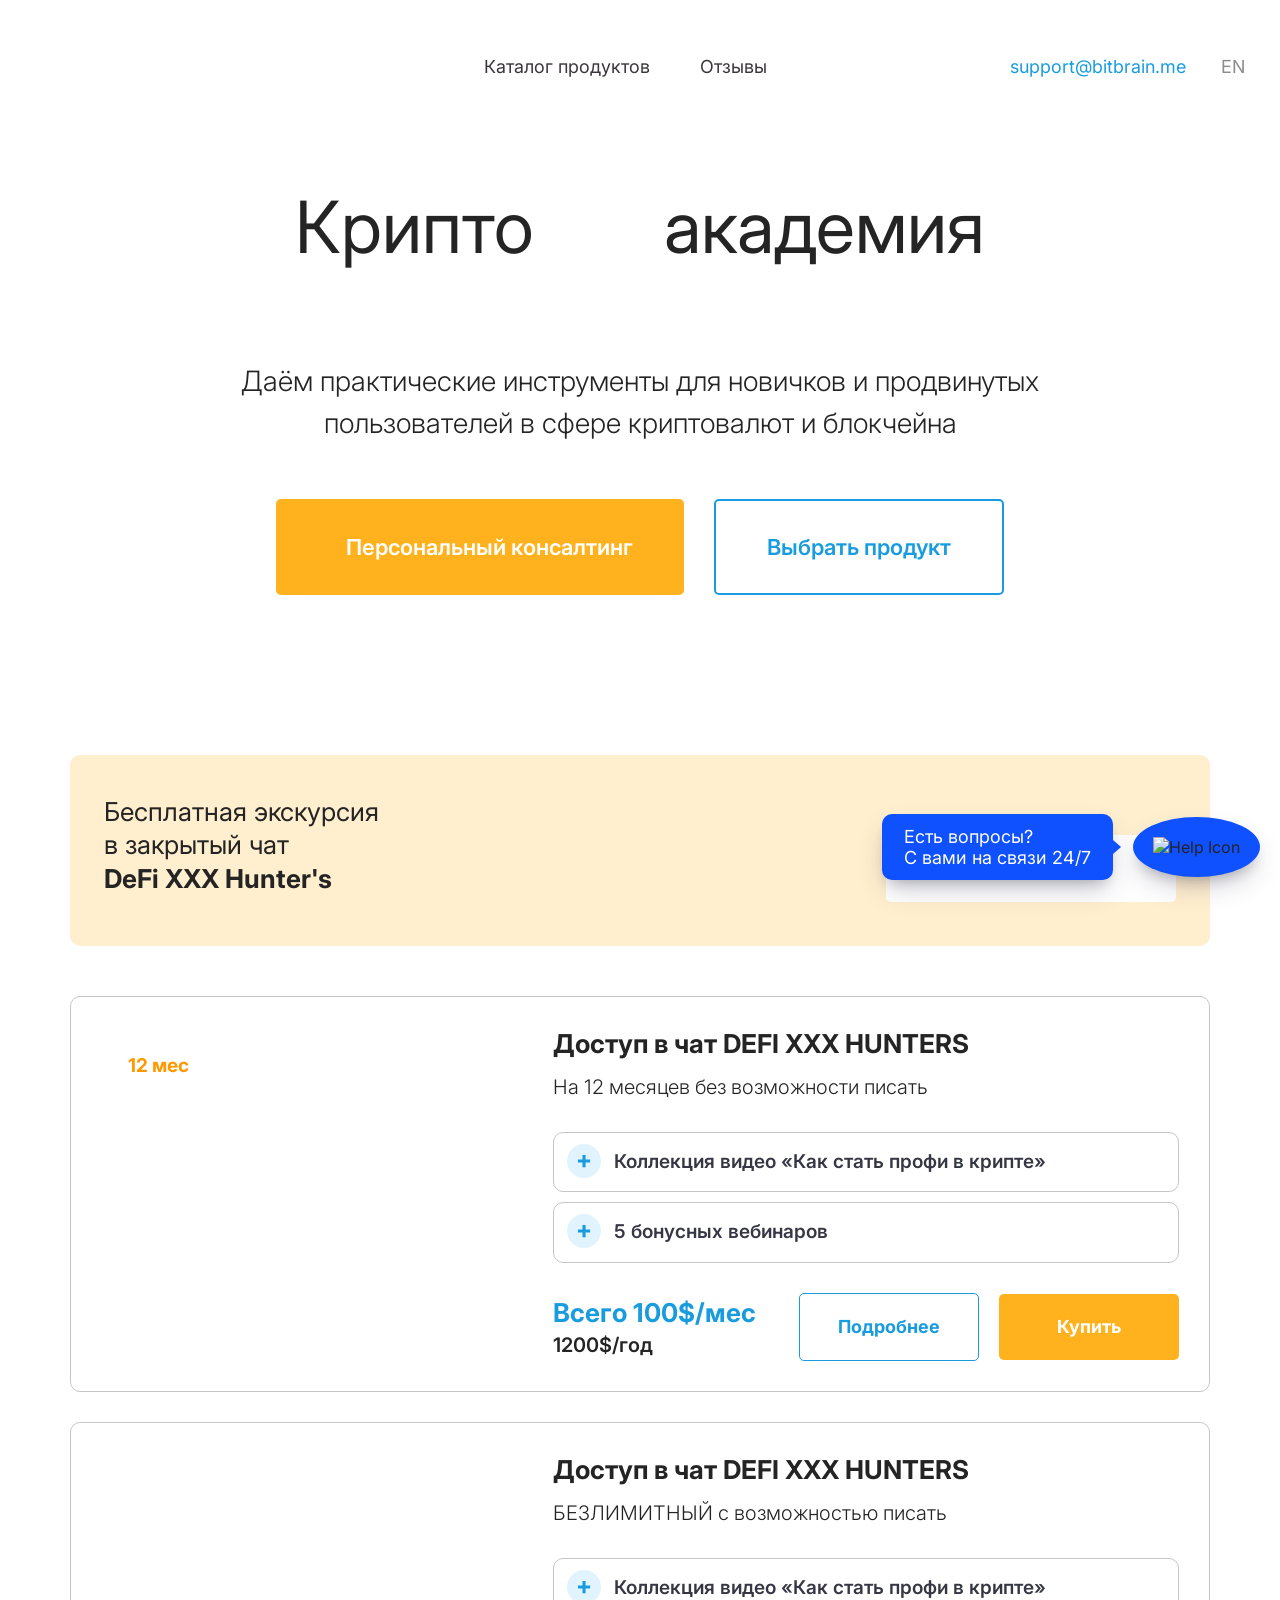
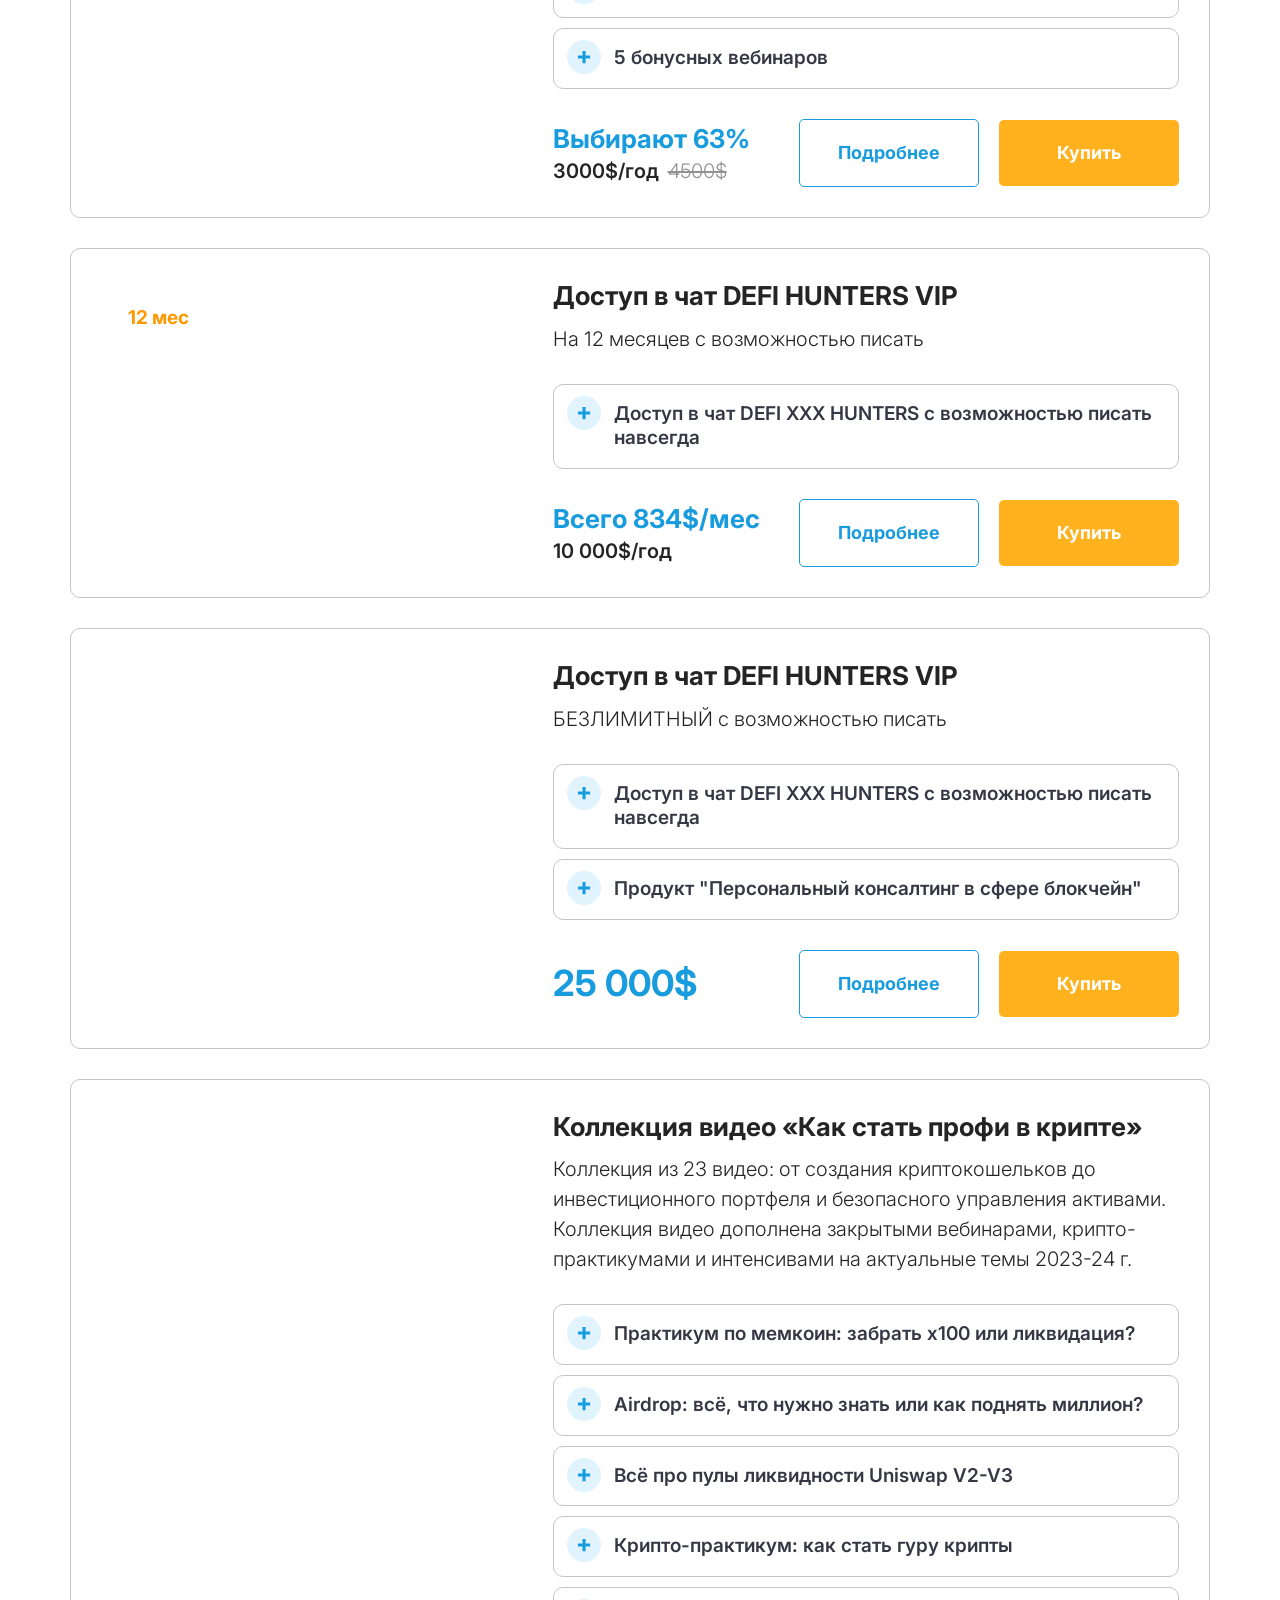
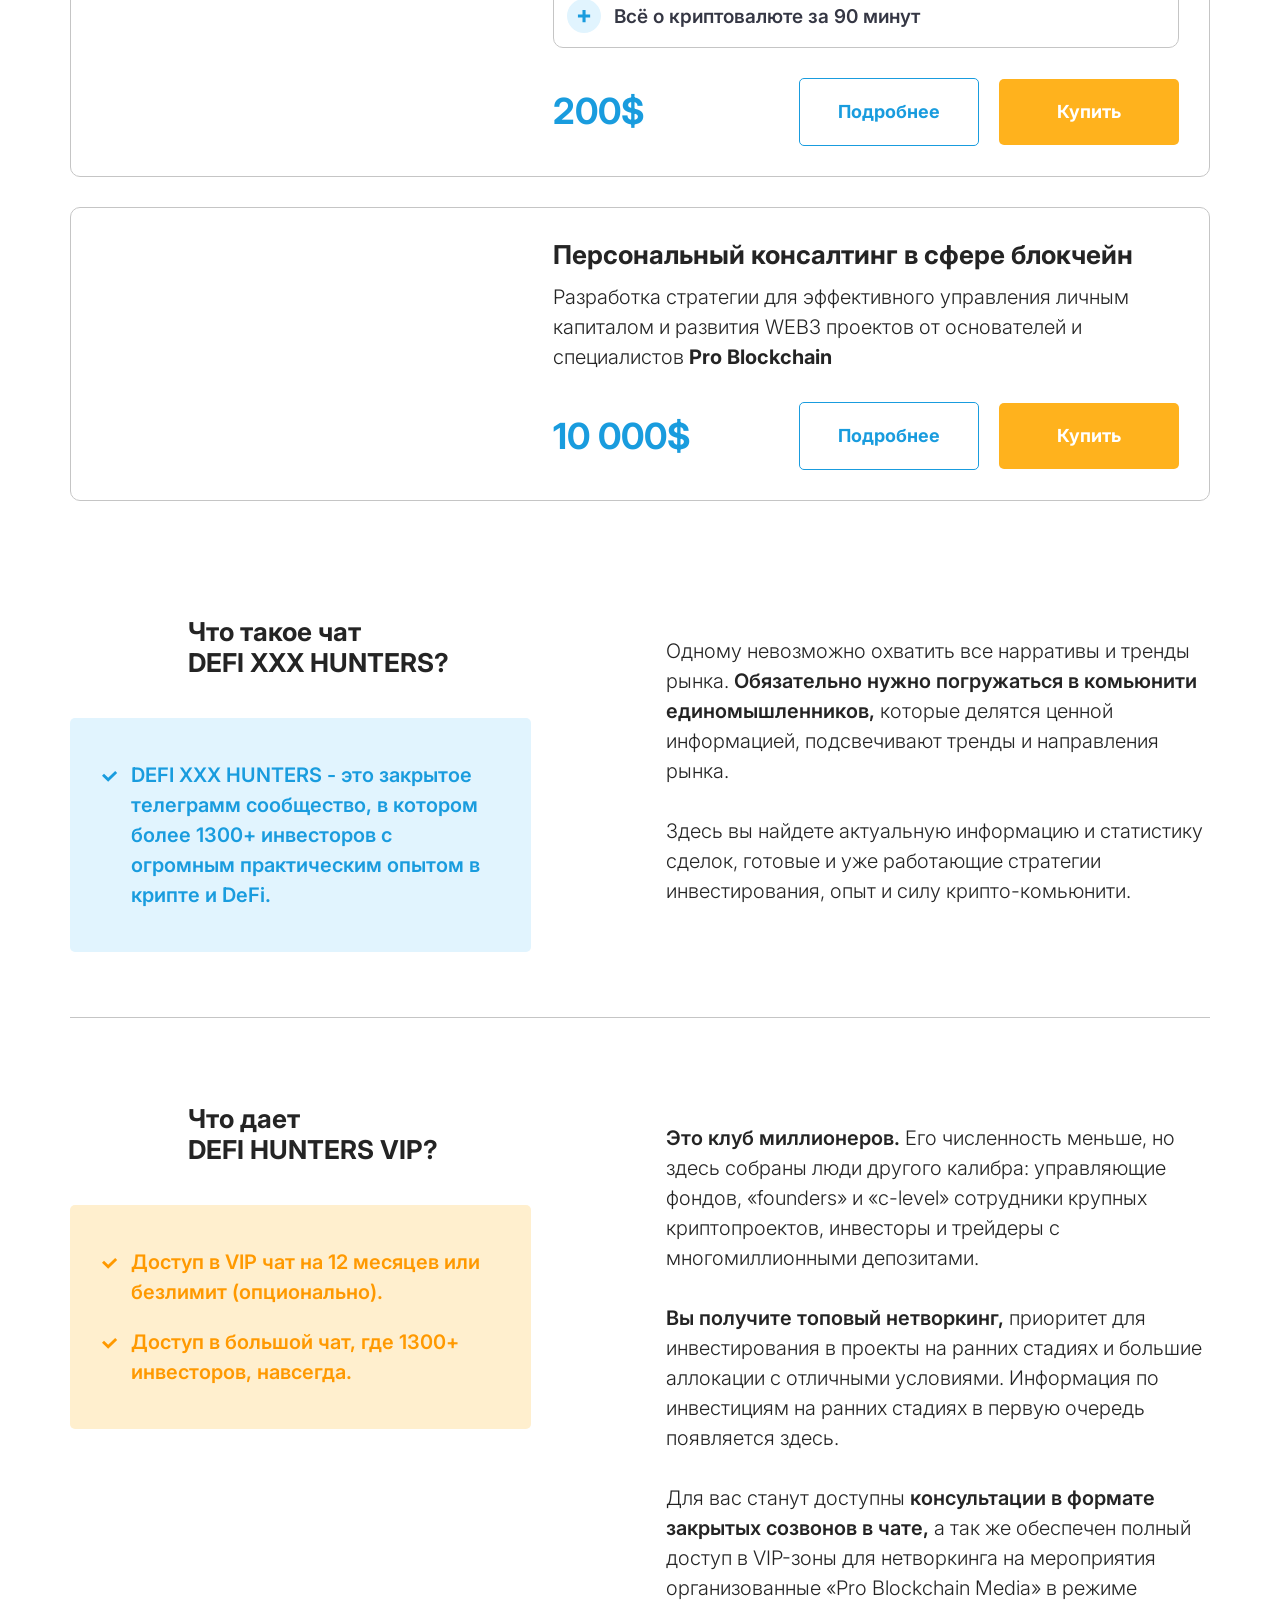
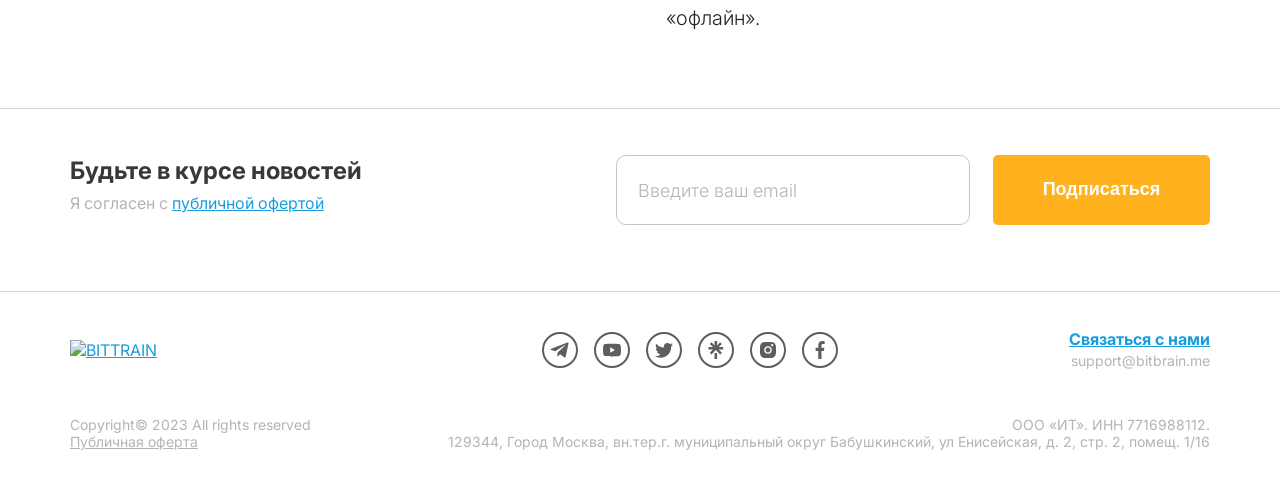
==== htdocs/index.html @ efbefc82 "Update index.html" ====
<!DOCTYPE html>
<html lang="en">

	<head>

		<meta charset="utf-8">
		<title>Крипто академия Битбрейн</title>
		<meta name="description" content="Даём практические знания для новичков и продвинутых пользователей в сфере криптовалют и блокчейна.">
		<meta name="viewport" content="width=device-width">

		<link rel="icon" href="favicon/favicon.ico">
		<link rel="apple-touch-icon" sizes="180x180" href="favicon/apple-touch-icon.png">
		<link rel="icon" type="image/png" sizes="32x32" href="favicon/favicon-32x32.png">
		<link rel="icon" type="image/png" sizes="16x16" href="favicon/favicon-16x16.png">
		<link rel="manifest" href="favicon/site.webmanifest">

		<link rel="stylesheet" href="css/fonts.css">
		<link rel="stylesheet" href="css/style.css?v=20240411022">

		<link rel="preload" href="fonts/Inter-Regular.woff2" as="font" type="font/woff2" crossorigin>
		<link rel="preload" href="fonts/Inter-SemiBold.woff2" as="font" type="font/woff2" crossorigin>
		<link rel="preload" href="fonts/Inter-ExtraBold.woff2" as="font" type="font/woff2" crossorigin>
		<link rel="preload" href="fonts/Inter-Bold.woff2" as="font" type="font/woff2" crossorigin>

		<!-- OpenGraph -->
		<meta property="og:locale" content="ru_RU" />
		<meta property="og:type" content="website" />
		<meta property="og:site_name" content="Битбрейн" />
		<meta property="og:title" content="Крипто академия Битбрейн" />
		<meta property="og:image" content="https://bitbrain.me/images/bage.jpg" />
		<meta property="og:url" content="https://bitbrain.me/" />
		<meta property="og:description" content="Даём практические знания для новичков и продвинутых пользователей в сфере криптовалют и блокчейна." />
	</head>

	<body>

		<header class="headern">
			<div class="headern__container _container">
				<div class="headern__logo"><img src="img/logo.svg" alt></div>
				<ul class="headern__menu">
					<li class="_katalog"><a class="_go" href="#ofer">Каталог продуктов</a></li>
					<li><a href="https://bitbrain.me/reviews.html">Отзывы</a></li>
				</ul>
				<div class="headern__link">
					<a href="mailto:support@bitbrain.me" class="_mail">support@bitbrain.me</a>
					<a href="https://bitbrain.me/en/index.html" class="_lang">EN</a>
				</div>
			</div>
		</header>

		<div class="bbg"></div>
		<div class="bitbrain">
			<div class="bitbrain__container _container">
				<div class="bitbrain__head">Крипто <img src="img/bit.png" alt> академия</div>
				<div class="bitbrain__title"><img src="img/log.svg" alt></div>
				<div class="bitbrain__subtitle">Даём практические инструменты для новичков и продвинутых пользователей в сфере криптовалют и блокчейна</div>
				<div class="bitbrain__btn">
					<a href="#ofer" class="_go"><img src="img/cal.svg" alt>Персональный консалтинг</a>
					<a class="_curs _go" href="#ofer">Выбрать продукт</a>

				</div>
				<!-- <div class="kviz-bitbrain__wwpp">
					<a target="_blank" href="https://mrqz.me/64bfb004bbdbaf002536a2b4" class="bitbrain__kviz kviz-bitbrain">
						<div class="kviz-bitbrain__left">
							<span>Пройди квиз и получи гайд по работе с криптовалютой </span>
							<p>+ секретный бонус</p>
						</div>
						<div class="kviz-bitbrain__img"><img src="img/lkl.svg" alt></div>
						<div class="kviz-bitbrain__btn"><div target="_blank" href="https://mrqz.me/64bfb004bbdbaf002536a2b4">Пройти квиз</div></div>
					</a>
					<a target="_blank" href="https://telegra.ph/Kak-vospolzovatsya-rassrochkoj-06-12" class="bitbrain__kviz kviz-bitbrain">
						<div class="kviz-bitbrain__left">
							<span>Доступна рассрочка на наши продукты </span>
							<p>без процентов и первого взноса </p>
						</div>
						<div class="kviz-bitbrain__img"><img src="img/qwqw.svg" alt></div>
						<div class="kviz-bitbrain__btn"><div target="_blank" href="https://mrqz.me/64bfb004bbdbaf002536a2b4">Подробнее</div></div>
					</a>
				</div> -->
				<div class="viz-bitbrain__wp2">
					<a target="_blank" href="https://docs.google.com/forms/d/e/1FAIpQLSc-6JKVnQ_wwum5e_gTy6Sfv28ooDsve66h15nPmrbvZVeLmQ/viewform" class="bitbrain__kviz kviz-bitbrain">
						<div class="kviz-bitbrain__left">
							<span>Бесплатная экскурсия <br> в закрытый чат </span>
							<p>DeFi XXX Hunter's</p>
						</div>
						<div class="kviz-bitbrain__img"><img src="img/sgerhsc.png" alt></div>
						<div class="kviz-bitbrain__btn"><div target="_blank" href="https://docs.google.com/forms/d/e/1FAIpQLSc-6JKVnQ_wwum5e_gTy6Sfv28ooDsve66h15nPmrbvZVeLmQ/viewform">Записаться</div></div>
					</a>
				</div>
			</div>
		</div>
		<div class="ofer">
			<div class="ofer__container _container">
				<div class="ofer__block">

					<div class="ofer__item">
						<div class="ofer__img">
							<span>12 мес</span>
							<!-- <span class="_rass">Рассрочка 0%</span> -->
							<img src="img/k2.png" alt>
						</div>
						<div class="ofer__content">
							<div class="ofer__head">Доступ в чат DEFI XXX HUNTERS</div>
							<div class="ofer__text">На 12 месяцев без возможности писать</div>
							<ul class="ofer__benefits">
								<li>Коллекция видео «Как стать профи в крипте» </li>
								<li>5 бонусных вебинаров </li>
								<!-- <li>Вебинар “Всё про пулы ликвидности Uniswap V2-V3”</li> -->
							</ul>
							<div class="ofer__bottom">
								<div class="ofer__price _custom">Всего 100$/мес

									<div>1200$/год<span></span></div>
								</div>
								<div class="ofer__btn">
									<a class="_more" target="_blank" href="https://hunters.pro-blockchain.com/ru">Подробнее</a>
									<a target="_blank" href="https://bitbrain.me/payment-2.html">Купить</a>
								</div>
							</div>
						</div>
					</div>
					<div class="ofer__item">
						<div class="ofer__img">
							<span><img src="img/bes.svg" alt></span>
							<!-- <span class="_rass">Рассрочка 0%</span> -->
							<img src="img/k2.png" alt>
						</div>
						<div class="ofer__content">
							<div class="ofer__head">Доступ в чат DEFI XXX HUNTERS</div>
							<div class="ofer__text">БЕЗЛИМИТНЫЙ с возможностью писать</div>
							<ul class="ofer__benefits">
								<li>Коллекция видео «Как стать профи в крипте» </li>
								<li> 5 бонусных вебинаров</li>
								<!-- <li>Вебинар “Всё про пулы ликвидности Uniswap V2-V3”</li> -->
							</ul>
							<div class="ofer__bottom">
								<div class="ofer__price _custom">Выбирают 63%

									<div>3000$/год<span>4500$</span></div>
								</div>
								<div class="ofer__btn">
									<a class="_more" target="_blank" href="https://hunters.pro-blockchain.com/ru">Подробнее</a>
									<a target="_blank" href="https://bitbrain.me/payment-1.html">Купить</a>
								</div>
							</div>
						</div>
					</div>
					<div class="ofer__item">
						<div class="ofer__img">
							<span>12 мес</span>
							<!-- <span class="_rass">Рассрочка 0%</span> -->
							<img src="img/k4.png" alt>
						</div>
						<div class="ofer__content">
							<div class="ofer__head">Доступ в чат DEFI HUNTERS VIP</div>
							<div class="ofer__text">На 12 месяцев с возможностью писать</div>
							<ul class="ofer__benefits">
								<li>Доступ в чат DEFI XXX HUNTERS с возможностью писать навсегда</li>
							</ul>
							<div class="ofer__bottom">
								<div class="ofer__price _custom">Всего 834$/мес

									<div>10 000$/год<span></span></div>
								</div>
								<div class="ofer__btn">
									<a class="_more" target="_blank" href="https://vip.pro-blockchain.com/ru">Подробнее</a>
									<a target="_blank" href="https://bitbrain.me/payment-4.html">Купить</a>
								</div>
							</div>
						</div>
					</div>
					<div class="ofer__item">
						<div class="ofer__img">
							<span><img src="img/bes.svg" alt></span>
							<img src="img/k4.png" alt>
						</div>
						<div class="ofer__content">
							<div class="ofer__head">Доступ в чат DEFI HUNTERS VIP</div>
							<div class="ofer__text">БЕЗЛИМИТНЫЙ с возможностью писать</div>
							<ul class="ofer__benefits">
								<li>Доступ в чат DEFI XXX HUNTERS с возможностью писать навсегда</li>
								<li>Продукт "Персональный консалтинг в сфере блокчейн"</li>
							</ul>
							<div class="ofer__bottom">
								<div class="ofer__price">25 000$</div>
								<div class="ofer__btn">
									<a class="_more" target="_blank" href="https://vip.pro-blockchain.com/ru">Подробнее</a>
									<a target="_blank" href="https://bitbrain.me/payment-6.html">Купить</a>
								</div>
							</div>
						</div>
					</div>
					<div class="ofer__item">
						<div class="ofer__img">
							<span><img src="img/bes.svg" alt></span>
							<!-- <span class="_rass">Рассрочка 0%</span> -->
							<img src="img/k6.png" alt>
						</div>
						<div class="ofer__content">
							<div class="ofer__head">Коллекция видео «Как стать профи в крипте»</div>
							<div class="ofer__text">Коллекция из 23 видео: от создания криптокошельков до инвестиционного портфеля и безопасного управления активами.
								Коллекция видео дополнена закрытыми вебинарами, крипто-практикумами и интенсивами на актуальные темы 2023-24 г.</div>
							<ul class="ofer__benefits">
								<li>Практикум по мемкоин: забрать х100 или ликвидация?</li>
								<li>Airdrop: всё, что нужно знать или как поднять миллион?</li>
								<li>Всё про пулы ликвидности Uniswap V2-V3</li>
								<li>Крипто-практикум: как стать гуру крипты</li>
								<li>Всё о криптовалюте за 90 минут</li>

							</ul>
							<div class="ofer__bottom">
								<div class="ofer__price">200$</div>
								<div class="ofer__btn">
									<a class="_more " target="_blank" href="https://cryptopro.pro-blockchain.com/">Подробнее</a>
									<a target="_blank" href="https://bitbrain.me/payment-7.html">Купить</a>
								</div>
							</div>
						</div>
					</div>
					<div class="ofer__item">
						<div class="ofer__img">
							<img src="img/k1.png" alt>
						</div>
						<div class="ofer__content">
							<div class="ofer__head">Персональный консалтинг в сфере блокчейн</div>
							<div class="ofer__text">Разработка стратегии для эффективного управления личным капиталом и развития WEB3 проектов от основателей и специалистов <span>Pro Blockchain</span></div>

							<div class="ofer__bottom">
								<div class="ofer__price">10 000$</div>
								<div class="ofer__btn">
									<a class="_more" target="_blank" href="https://consulting.pro-blockchain.com/ru">Подробнее</a>
									<a target="_blank" target="_blank" href="https://bitbrain.me/payment-5.html">Купить</a>
								</div>
							</div>
						</div>
					</div>
				</div>
			</div>
		</div>
		<div class="faq">
			<div class="faq__container _container">
				<div class="faq__block">

					<div class="faq__wp">
						<div class="faq__pl">
							<div class="faq__head">
								<img src="img/ff1.png" alt>
								<h3>Что такое чат <br> DEFI XXX HUNTERS?</h3>
							</div>
							<div class="faq__left">

								<ul>
									<li>DEFI XXX HUNTERS - это закрытое телеграмм сообщество, в котором более 1300+ инвесторов с огромным практическим опытом в крипте и DeFi.</li>
								</ul>
								<!-- <p>Это идеальный вариант для вас, если <span>ваш депозит до 100 000$.</span></p> -->
							</div>
						</div>
						<div class="faq__right">
							<div class="faq__item">
								<div class="faq__img"><img src="img/f1.svg" alt></div>
								<div class="faq__text"><p>Одному невозможно охватить все нарративы и тренды рынка. <span>Обязательно нужно погружаться в комьюнити единомышленников,</span> которые делятся ценной информацией,
										подсвечивают тренды и направления рынка.</p></div>
							</div>
							<div class="faq__item">
								<div class="faq__img"><img src="img/f2.svg" alt></div>
								<div class="faq__text"><p>Здесь вы найдете актуальную информацию и статистику сделок, готовые и уже работающие стратегии инвестирования, опыт и силу крипто-комьюнити.
									</p></div>
							</div>
						</div>
					</div>
				</div>
				<div class="faq__block _yellow">

					<div class="faq__wp">
						<div class="faq__pl">
							<div class="faq__head">
								<img src="img/ff2.png" alt>
								<h3>Что дает <br>DEFI HUNTERS VIP?</h3>
							</div>
							<div class="faq__left">
								<ul>
									<li>Доступ в VIP чат на 12 месяцев или безлимит (опционально).</li>
									<li>Доступ в большой чат, где 1300+ инвесторов, навсегда.</li>
								</ul>
								<!-- <p>Вам стоит рассмотреть участие в DEFI HUNTERS VIP, <span>если ваш депозит более 100 000$.</span></p> -->
							</div>
						</div>
						<div class="faq__right">
							<div class="faq__item">
								<div class="faq__img"><img src="img/f3.svg" alt></div>
								<div class="faq__text"><p><span>Это клуб миллионеров.</span> Его численность меньше, но здесь собраны люди другого калибра: управляющие фондов, «founders» и «c-level» сотрудники крупных
										криптопроектов, инвесторы и трейдеры с многомиллионными депозитами.</p></div>
							</div>
							<div class="faq__item">
								<div class="faq__img"><img src="img/f4.svg" alt></div>
								<div class="faq__text"><p><span>Вы получите топовый нетворкинг,</span> приоритет для инвестирования в проекты на ранних стадиях и большие аллокации с отличными условиями. Информация по
										инвестициям на ранних стадиях в первую очередь появляется здесь. </p></div>
							</div>
							<div class="faq__item">
								<div class="faq__img"><img src="img/f5.svg" alt></div>
								<div class="faq__text"><p>Для вас станут доступны <span>консультации в формате закрытых созвонов в чате,</span> а так же обеспечен полный доступ в VIP-зоны для нетворкинга на мероприятия
										организованные «Pro Blockchain Media» в режиме «офлайн». </div>
								</div>
							</div>
						</div>
					</div>
				</div>
			</div>

			<section class="subscribe">
				<div class="container">
					<div class="subscribe-wrap d-flex">
						<div class="subscribe-block">
							<div class="subscribe-title">Будьте в курсе новостей</div>
							<div class="subscribe-subtitle">
								Я согласен с <a href="https://pro-blockchain.com/info/public-offer" target="_blank">публичной офертой</a>
							</div>
						</div>
						<div class="subscribe-form">
							<form action="/mail.php" method="post" class="ajax_form needs-validation" id="subscribe">
								<input type="hidden" name="id" value="subscribe">
								<div class="form-group d-none">
									<input type="text" name="name" class="form-control" placeholder="Ваше имя">
								</div>
								<div class="form-group">
									<input type="text" placeholder="Введите ваш email " name="email">

									<div class="invalid-feedback">
										Пожалуйста, введите email
									</div>
								</div>
								<div class="fotm-btn">
									<button type="submit" class="btn _last-btn">
										<span>Подписаться</span>
									</button>
								</div>
							</form>
						</div>
					</div>
				</div>

			</section>

			<div class="success">
				<div class="success-wrap">
					<button class="success-close">
						<svg width="30" height="30" viewBox="0 0 30 30" fill="none" xmlns="http://www.w3.org/2000/svg">
							<rect y="28.8462" width="40.7945" height="1.63178" rx="0.81589" transform="rotate(-45 0 28.8462)" fill="#B4B4B4" />
							<rect x="1.15332" width="40.7945" height="1.63178" rx="0.81589" transform="rotate(45 1.15332 0)" fill="#B4B4B4" />
						</svg>
					</button>

					<div class="success-inner">
						<img src="images/success.png" alt class="success-inner-img" />
						<div class="success-inner-title">
							Ваша заявка успешно отправлена
						</div>
					</div>
				</div>
				<div class="success-overlay">

				</div>
			</div>

			<footer class="footer">
				<div class="container">
					<div class="footer-wrap d-flex">
						<div class="logo-block">
							<a href="/" class="logo">
								<img src="images/logo.svg" alt="BITTRAIN" />
							</a>
						</div>

						<div class="footer-sotials">
							<a href="https://t.me/Pro_Blockchain" target="_blank">
								<svg width="19" height="16" viewBox="0 0 19 16" fill="none" xmlns="http://www.w3.org/2000/svg">
									<path
										d="M7.56288 10.3861L7.26513 14.5741C7.69113 14.5741 7.87563 14.3911 8.09688 14.1713L10.0941 12.2626L14.2326 15.2933C14.9916 15.7163 15.5264 15.4936 15.7311 14.5951L18.4476 1.86605L18.4484 1.8653C18.6891 0.743304 18.0426 0.304554 17.3031 0.579804L1.33563 6.69305C0.245883 7.11605 0.262383 7.72355 1.15038 7.9988L5.23263 9.26855L14.7149 3.3353C15.1611 3.0398 15.5669 3.2033 15.2331 3.4988L7.56288 10.3861Z"
										fill="#5E5E5E" />
								</svg>

							</a>
							<a href="https://www.youtube.com/c/PROBLOCKCHAIN" target="_blank">
								<svg width="18" height="14" viewBox="0 0 18 14" fill="none" xmlns="http://www.w3.org/2000/svg">
									<path
										d="M17.602 2.44676L17.6245 2.59376C17.407 1.82201 16.8197 1.22651 16.0735 1.00976L16.0577 1.00601C14.6545 0.62501 9.00772 0.62501 9.00772 0.62501C9.00772 0.62501 3.37522 0.61751 1.95772 1.00601C1.19722 1.22651 0.609221 1.82201 0.395471 2.57801L0.391721 2.59376C-0.132529 5.33201 -0.136279 8.62226 0.414971 11.554L0.391721 11.4055C0.609221 12.1773 1.19647 12.7728 1.94272 12.9895L1.95847 12.9933C3.36022 13.375 9.00847 13.375 9.00847 13.375C9.00847 13.375 14.6402 13.375 16.0585 12.9933C16.8197 12.7728 17.4077 12.1773 17.6215 11.4213L17.6252 11.4055C17.8637 10.132 18.0002 8.66651 18.0002 7.16951C18.0002 7.11476 18.0002 7.05926 17.9995 7.00376C18.0002 6.95276 18.0002 6.89201 18.0002 6.83126C18.0002 5.33351 17.8637 3.86801 17.602 2.44676V2.44676ZM7.20622 9.73826V4.26851L11.9057 7.00751L7.20622 9.73826Z"
										fill="#5E5E5E" />
								</svg>

							</a>
							<a href="https://twitter.com/PRO_BLOCKCHAIN" target="_blank">
								<svg width="18" height="15" viewBox="0 0 18 15" fill="none" xmlns="http://www.w3.org/2000/svg">
									<path
										d="M16.1505 3.64725C16.8825 3.1275 17.4982 2.47875 18 1.73175V1.731C17.3302 2.02425 16.6178 2.21925 15.8738 2.31375C16.6388 1.857 17.223 1.13925 17.4975 0.2745C16.7842 0.69975 15.9967 0.99975 15.1575 1.16775C14.4802 0.44625 13.515 0 12.462 0C10.419 0 8.77425 1.65825 8.77425 3.69075C8.77425 3.98325 8.799 4.2645 8.85975 4.53225C5.79225 4.38225 3.07725 2.91225 1.25325 0.672C0.93525 1.22475 0.74775 1.857 0.74775 2.53725C0.74775 3.81525 1.4055 4.94775 2.38725 5.604C1.794 5.59275 1.21275 5.42025 0.72 5.1495V5.19C0.72 6.98325 1.99875 8.47275 3.6765 8.81625C3.37575 8.89875 3.04875 8.93775 2.709 8.93775C2.47275 8.93775 2.23425 8.92425 2.01075 8.87475C2.4885 10.3357 3.846 11.4105 5.4585 11.4457C4.203 12.4275 2.6085 13.0192 0.88275 13.0192C0.5805 13.0192 0.29025 13.0057 0 12.969C1.635 14.0227 3.5715 14.625 5.661 14.625C12.1732 14.625 16.4175 9.192 16.1505 3.64725V3.64725Z"
										fill="#5E5E5E" />
								</svg>

							</a>
							<a href="https://linktr.ee/pro.blockchain" target="_blank">
								<svg width="16" height="18" viewBox="0 0 16 18" fill="none" xmlns="http://www.w3.org/2000/svg">
									<path
										d="M9.13325 4.38975L12.137 1.302L13.8807 3.08775L10.73 6.0915H15.1617V8.57025H10.709L13.8807 11.6512L12.137 13.4017L7.83125 9.075L3.5255 13.4017L1.78175 11.658L4.9535 8.577H0.5V6.0915H4.93175L1.781 3.08775L3.52475 1.302L6.5285 4.38975V0H9.13325V4.38975ZM6.5285 12.12H9.13325V18.0015H6.5285V12.12Z"
										fill="#5E5E5E" />
								</svg>

							</a>
							<a href="https://www.instagram.com/pro.blockchain/" target="_blank">
								<svg width="16" height="16" viewBox="0 0 16 16" fill="none" xmlns="http://www.w3.org/2000/svg">
									<path fill-rule="evenodd" clip-rule="evenodd"
										d="M0.607608 2.51406C0 3.61345 0 5.07563 0 8C0 10.9244 0 12.3866 0.607608 13.4859C1.051 14.2882 1.71181 14.949 2.51406 15.3924C3.61345 16 5.07563 16 8 16C10.9244 16 12.3866 16 13.4859 15.3924C14.2882 14.949 14.949 14.2882 15.3924 13.4859C16 12.3866 16 10.9244 16 8C16 5.07563 16 3.61345 15.3924 2.51406C14.949 1.71181 14.2882 1.051 13.4859 0.607608C12.3866 0 10.9244 0 8 0C5.07563 0 3.61345 0 2.51406 0.607608C1.71181 1.051 1.051 1.71181 0.607608 2.51406ZM8.00005 4.17396C5.88696 4.17396 4.17396 5.88696 4.17396 8.00005C4.17396 10.1131 5.88696 11.8261 8.00005 11.8261C10.1131 11.8261 11.8261 10.1131 11.8261 8.00005C11.8261 5.88696 10.1131 4.17396 8.00005 4.17396ZM11.1302 3.12994C11.1302 2.55364 11.5974 2.08646 12.1737 2.08646C12.75 2.08646 13.2172 2.55364 13.2172 3.12994C13.2172 3.70623 12.75 4.17342 12.1737 4.17342C11.5974 4.17342 11.1302 3.70623 11.1302 3.12994ZM8.00041 5.56563C6.65571 5.56563 5.56563 6.65571 5.56563 8.00041C5.56563 9.3451 6.65571 10.4352 8.00041 10.4352C9.3451 10.4352 10.4352 9.3451 10.4352 8.00041C10.4352 6.65571 9.3451 5.56563 8.00041 5.56563Z"
										fill="#5E5E5E" />
								</svg>

							</a>
							<a href="https://www.facebook.com/PRO-Blockchain-392842031135878/" target="_blank">
								<svg width="10" height="18" viewBox="0 0 10 18" fill="none" xmlns="http://www.w3.org/2000/svg">
									<path
										d="M7.99764 2.98875H9.64089V0.12675C9.35739 0.08775 8.38239 0 7.24689 0C4.87764 0 3.25464 1.49025 3.25464 4.22925V6.75H0.640137V9.9495H3.25464V18H6.46014V9.95025H8.96889L9.36714 6.75075H6.45939V4.5465C6.46014 3.62175 6.70914 2.98875 7.99764 2.98875V2.98875Z"
										fill="#5E5E5E" />
								</svg>

							</a>
						</div>

						<div class="footer-info">
							<a class="_swiaz popup-btn widget-icon" href="#popup-2">Связаться с нами</a>
							<a href="mailto:support@bitbrain.me">support@bitbrain.me</a>
						</div>
					</div>
					<div class="footer-bottom">
						<div class="footer-bl">
							<p>Copyright© 2023 All rights reserved</p>
							<div>
								<a href="https://pro-blockchain.com/info/public-offer">Публичная оферта</a>
							</div>
						</div>
						<div class="footer-br">
							<p>ООО «ИТ». ИНН 7716988112.</p>
							<p>129344, Город Москва, вн.тер.г. муниципальный округ
								Бабушкинский, ул Енисейская, д. 2, стр. 2, помещ. 1/16</p>
						</div>
					</div>
				</div>
			</footer>
			<section class="popup" id="popup-2">
				<div class="popup-wrap">
					<button class="popup-close">
						<svg width="20" height="20" viewBox="0 0 20 20" fill="none" xmlns="http://www.w3.org/2000/svg">
							<rect y="18.7879" width="26.5701" height="1.7142" transform="rotate(-45 0 18.7879)" fill="#858585" />
							<rect x="18.7881" y="20" width="26.5701" height="1.7142" transform="rotate(-135 18.7881 20)" fill="#858585" />
						</svg>
					</button>
					<div class="message"></div>
					<div class="popup-inner">

						<div class="popup-title">
							<span>Есть вопросы?</span>
							Оставьте контакты, и наш менеджер свяжется с вами
						</div>

						<form action="/mailtwo.php" method="post" class="ajax_form needs-validation" id="callback2">
							<input type="hidden" name="id" value="callback">
							<div class="form-group form-floating">
								<input type="text" name="username" id="username" class="form-control">
								<label for="username">Имя*</label>
								<div class="valid-feedback">
									Все хорошо!
								</div>
								<div class="invalid-feedback">
									Пожалуйста, введите имя
								</div>
							</div>

							<div class="form-group d-none">
								<input type="text" name="name" class="form-control" placeholder="Ваше имя">

							</div>

							<div class="form-group d-none">
								<input type="text" name="mail-group" class="form-control" value="mail-group-2">

							</div>

							<div class="form-group d-none">
								<input type="text" name="form-name" class="form-control" value>
							</div>

							<div class="form-group form-floating">
								<input type="email" name="email" id="email" class="form-control" inputmode="text">
								<label for="email">Email*</label>
								<div class="invalid-feedback">
									Пожалуйста, введите адрес электронной почты
								</div>
							</div>
							<div class="form-group form-floating">
								<input type="text" name="telegram" id="telegram" class="form-control" inputmode="text">
								<label for="telegram">Telegram*</label>
								<div class="invalid-feedback">
									Пожалуйста, введите ваш Telegram
								</div>
							</div>
							<div class="form-group form-floating">
								<textarea name="quest" id="quest" class="form-control"></textarea>
								<label for="quest">вопрос*</label>
								<div class="invalid-feedback">
									Пожалуйста, введите вопрос
								</div>
							</div>

							<div class="form-check">
								<input type="checkbox" name="accept" id="accept2" value="1" required checked>
								<label for="accept2">Я согласен с <a href="https://pro-blockchain.com/info/public-offer" target="_blank">публичной офертой</a></label>

							</div>

							<div class="form-bottom">

								<button type="submit" name="form-send-button" class="btn _last-btn">
									<span>Оставить заявку</span>
								</button>

							</div>
						</form>

					</div>
				</div>
			</section>
			<section class="popup" id="popup-1">

				<div class="popup-wrap">
					<button class="popup-close">
						<svg width="20" height="20" viewBox="0 0 20 20" fill="none" xmlns="http://www.w3.org/2000/svg">
							<rect y="18.7879" width="26.5701" height="1.7142" transform="rotate(-45 0 18.7879)" fill="#858585" />
							<rect x="18.7881" y="20" width="26.5701" height="1.7142" transform="rotate(-135 18.7881 20)" fill="#858585" />
						</svg>
					</button>
					<div class="message"></div>
					<div class="popup-inner">

						<div class="popup-title">
							<span>Есть вопросы?</span>
							Оставьте контакты, и наш менеджер свяжется с вами
						</div>

						<form action="/mail.php" method="post" class="ajax_form needs-validation" id="callback">
							<input type="hidden" name="id" value="callback">
							<div class="form-group form-floating">
								<input type="text" name="username" class="form-control">
								<label for="username">Имя*</label>
								<div class="valid-feedback">
									Все хорошо!
								</div>
								<div class="invalid-feedback">
									Пожалуйста, введите имя
								</div>
							</div>

							<div class="form-group d-none">
								<input type="text" name="name" class="form-control" placeholder="Ваше имя">

							</div>

							<div class="form-group d-none">
								<input type="text" name="mail-group" class="form-control" value="mail-group-2">

							</div>

							<div class="form-group d-none">
								<input type="text" name="form-name" class="form-control" value>
							</div>

							<div class="form-group form-floating">
								<input type="text" name="whatsapp" class="form-control" inputmode="text">
								<label for="whatsapp">WhatsApp*</label>
								<div class="invalid-feedback">
									Пожалуйста, введите ваш WhatsApp
								</div>
							</div>

							<div class="form-group form-floating">
								<input type="text" name="telegram" class="form-control" inputmode="text">
								<label for="telegram">Telegram*</label>
								<div class="invalid-feedback">
									Пожалуйста, введите ваш Telegram
								</div>
							</div>

							<div class="form-group form-floating">
								<input type="email" name="email" class="form-control" inputmode="text">
								<label for="email">Email*</label>
								<div class="invalid-feedback">
									Пожалуйста, введите адрес электронной почты
								</div>
							</div>

							<div class="form-check">
								<input type="checkbox" name="accept" id="accept" value="1" checked>
								<label for="accept">Я согласен с Политикой конфиденциальности</label>

							</div>

							<div class="form-bottom">

								<button type="submit" name="form-send-button" class="btn _last-btn">
									<span>Оставить заявку</span>
								</button>

							</div>
						</form>

					</div>
				</div>
			</section>

			<a href="#popup-1" style="opacity: 0;" class="popup-btn widget-icon">
				<img src="images/icon-question.svg" alt />
			</a>
			<div class="help-block">
				<a href="https://t.me/problockchainaibot" target="_blank">
					<div id="help-text" class="help-text">
						Есть вопросы?<br>С вами на связи 24/7
					</div>
					<div id="help-button" class="help-button">
						<img src="img/telegram-white.svg" alt="Help Icon">
					</div>
				</a>
			</div>

			<!-- Yandex.Metrika counter -->
			<script type="text/javascript">
        (function(m,e,t,r,i,k,a){m[i]=m[i]||function(){(m[i].a=m[i].a||[]).push(arguments)};
        m[i].l=1*new Date();
        for (var j = 0; j < document.scripts.length; j++) {if (document.scripts[j].src === r) { return; }}
        k=e.createElement(t),a=e.getElementsByTagName(t)[0],k.async=1,k.src=r,a.parentNode.insertBefore(k,a)})
        (window, document, "script", "https://mc.yandex.ru/metrika/tag.js", "ym");
    
        ym(91659038, "init", {
            clickmap:true,
            trackLinks:true,
            accurateTrackBounce:true,
            webvisor:true
        });
    </script>
			<noscript><div><img src="https://mc.yandex.ru/watch/91659038" style="position:absolute; left:-9999px;" alt /></div></noscript>
			<!-- /Yandex.Metrika counter -->
			<!-- Google tag (gtag.js) -->
			<script async src="https://www.googletagmanager.com/gtag/js?id=G-L0XJNE0HYS"></script>
			<script>
    window.dataLayer = window.dataLayer || [];
    function gtag(){dataLayer.push(arguments);}
    gtag('js', new Date());
    gtag('config', 'G-L0XJNE0HYS');
    </script>

			<script src="js/script.js?v5"></script>

		</body>
	</html>
---- htdocs/css/style.css ----
@import url(https://fonts.googleapis.com/css?family=Inter:100,200,300,regular,500,600,700,800,900);
body {
  width: 100%;
  padding: 0;
  margin: 0;
  overflow-x: hidden;
  font-family: "Inter", sans-serif;
}

a {
  color: #199cde;
}

p {
  color: #242424;
  margin-top: 0;
  margin-bottom: 10px;
}

img {
  max-width: 100%;
  height: auto;
}

div {
  box-sizing: border-box;
  color: #242424;
}

div {
  box-sizing: border-box;
}

.d-flex {
  display: flex;
}

.d-none {
  display: none !important;
}

.container {
  max-width: 1180px;
  margin: 0 auto;
  padding: 0px 20px;
}
@media (max-width: 700px) {
  .container {
    padding: 0px 15px;
  }
}

@media (max-width: 350px) {
  .container {
    padding: 0px 10px;
  }
}

* {
  box-sizing: border-box;
  margin: 0;
  padding: 0;
}

.btn {
  outline: none;
  box-shadow: none;
  border: 0;
  border-radius: 5px;
  font-weight: 400;
  font-size: 18px;
  line-height: 130%;
  display: inline-block;
  color: #3b363c;
  background: #ffffff;
  padding: 15px 26px;
  text-decoration: none;
}

@media (max-width: 500px) {
  .btn {
    padding: 8px 18px;
    font-size: 16px;
  }
}

.btn:hover,
.btn:active {
  color: #199cde;
  transition: color 0.5s;
}

.btn-language {
  height: 55px;
  color: #8d8d8d;
  padding: 16px 15px;
}

@media (max-width: 500px) {
  .btn-language {
    height: 40px;
    padding: 8px 10px;
  }
}

.btn-language:hover,
.btn-language:active {
  color: #3b363c;
}

.btn-login {
  height: 55px;
}

@media (max-width: 500px) {
  .btn-login {
    height: 40px;
  }
}

.art-button {
  background: linear-gradient(
    264.09deg,
    #ff9900 1.4%,
    #fab323 49.02%,
    #ff9900 98.85%
  );
  box-shadow: 0px 50px 60px rgba(0, 0, 0, 0.2), inset 0px 2px 5px #ffffff;
  font-weight: 700;
  font-size: 22px;
  line-height: 130%;
  text-align: center;
  height: 100px;
  color: #ffffff;
  max-width: 355px;
  display: flex;
  align-items: center;
  justify-content: center;
}

@media (max-width: 500px) {
  .art-button {
    max-width: 300px;
    height: 80px;
    font-size: 18px;
  }
}

.art-button span {
  margin-right: 30px;
}

@media (max-width: 500px) {
  .art-button img {
    width: 31px;
    height: auto;
  }
}

.art-button:hover,
.art-button:active {
  background: linear-gradient(
    264.09deg,
    #f76800 1.4%,
    #f49608 49.02%,
    #f66800 98.85%
  );
  box-shadow: 0px 0px 0px rgba(0, 0, 0, 0.2), inset 0px 2px 5px #ffffff;
  color: #ffffff;
  transition: all 0.5s;
}

.art-button-2 {
  background: linear-gradient(
    264.09deg,
    #ff9900 1.4%,
    #fab323 49.02%,
    #ff9900 98.85%
  );
  box-shadow: 0px 50px 60px rgba(0, 0, 0, 0.2), inset 0px 2px 5px #ffffff;
  font-weight: 700;
  font-size: 20px;
  line-height: 130%;
  text-align: center;
  height: 80px;
  color: #ffffff;
  max-width: 217px;
  display: flex;
  align-items: center;
  justify-content: center;
}

@media (max-width: 500px) {
  .art-button-2 {
    max-width: 190px;
    height: 60px;
    font-size: 16px;
  }
}

.art-button-2 img {
  margin-left: 21px;
}

@media (max-width: 500px) {
  .art-button-2 img {
    margin-left: 17px;
  }
}

.art-button-2:hover,
.art-button-2:active {
  background: linear-gradient(
    264.09deg,
    #f76800 1.4%,
    #f49608 49.02%,
    #f66800 98.85%
  );
  box-shadow: 0px 0px 0px rgba(0, 0, 0, 0.2), inset 0px 2px 5px #ffffff;
  color: #ffffff;
  transition: all 0.5s;
}

.art-button-3 {
  background: transparent;
  font-weight: 700;
  font-size: 18px;
  line-height: 130%;
  text-align: center;
  height: 70px;
  color: #ff9900;
  border: 1px solid #ff9900;
  max-width: 217px;
  display: flex;
  align-items: center;
  justify-content: center;
}

@media (max-width: 500px) {
  .art-button-3 {
    max-width: 190px;
    height: 60px;
    font-size: 16px;
  }
}

.art-button-3:hover,
.art-button-3:active {
  border-color: #e15100;
  color: #e15100;
  transition: all 0.5s;
}

/* header */
section.top {
  position: relative;
}

section.top .top-bg {
  position: absolute;
  top: 0;
  right: 0;
  z-index: -1;
}

section.top .blocks-bg {
  position: absolute;
  top: -594px;
  left: 0;
  z-index: -1;
  overflow: hidden;
  width: 1263px;
  height: 1660px;
}

@media (max-width: 1366px) {
  section.top .blocks-bg {
    display: none;
  }
}

.header-wrap {
  max-width: 1796px;
  margin: 0 auto 43px;
  padding: 40px 20px;
  justify-content: space-between;
  align-items: center;
  flex-wrap: wrap;
}

@media (max-width: 1600px) {
  .header-wrap {
    margin-bottom: 0;
    padding: 30px 20px 10px;
  }
}

@media (max-width: 710px) {
  .header-wrap {
    padding: 25px 10px;
    margin: 0 auto 32px;
  }
}

@media (min-width: 1499px) {
  .header-wrap .logo-block {
    max-width: 382px;
    width: 100%;
  }
}

@media (max-width: 500px) {
  .header-wrap .logo {
    width: 142px;
    height: auto;
    display: block;
  }
}

.header-links {
  display: flex;
}

@media (max-width: 1199px) {
  .header-links {
    display: none;
  }
}

.header-links a {
  font-weight: 400;
  font-size: 18px;
  line-height: 130%;
  color: #3b363c;
  text-decoration: none;
  transition: 0.5s;
  padding: 0 25px;
}

.header-links a:hover {
  color: #869baa;
  transition: 0.5s;
}

.header-links a:active,
.header-links a.active {
  color: #199cde;
}

.header-links .soon {
  position: relative;
}

.header-links .soon .soon-text {
  position: absolute;
  top: 23px;
  left: 25px;
  background: #ffffff;
  border-radius: 5px;
  color: #242424;
  font-size: 12px;
  padding: 7px 20px;
  width: 127px;
  height: 0;
  opacity: 0;
  z-index: -1;
  overflow: hidden;
}

.header-links .soon:hover .soon-text {
  opacity: 1;
  z-index: 1;
  height: 38px;
  transition: height 0.5s;
}

.header-info {
  align-items: center;
  justify-content: flex-end;
}

@media (min-width: 1199px) {
  .header-info {
    max-width: 382px;
    width: 100%;
  }
}

.header-info .btn-login {
  margin-right: 10px;
  display: none;
}

@media (max-width: 500px) {
  .header-info .btn-login {
    margin-right: 5px;
  }
}

@media (max-width: 710px) {
  .header-info .header-contacts {
    display: none;
  }
}

.top-contacts .header-contacts {
  display: none;
  background: #ffffff;
}

@media (max-width: 710px) {
  .top-contacts .header-contacts {
    display: flex;
    justify-content: space-between;
    align-items: center;
    padding: 10px;
    width: 100%;
  }
}

.header-contacts {
  margin-right: 21px;
}

.header-contacts .phone {
  display: block;
  font-weight: 700;
  font-size: 22px;
  line-height: 130%;
  text-align: right;
  text-decoration: none;
  color: #3b363c;
}

@media (max-width: 500px) {
  .header-contacts .phone {
    font-size: 17px;
  }
}

.header-contacts .mail {
  display: block;
  text-align: right;
  font-style: normal;
  font-weight: 400;
  font-size: 18px;
  line-height: 130%;
  color: #199cde;
  text-decoration: none;
}

@media (max-width: 500px) {
  .header-contacts .mail {
    font-size: 16px;
  }
}

/* header end */
.banner-h1 {
  max-width: 748px;
  width: 100%;
  display: flex;
  justify-content: center;
  align-items: center;
  margin: 0 auto;
}

.banner-h1 span {
  font-weight: 400;
  font-size: 73px;
  line-height: 130%;
}

@media (max-width: 1199px) {
  .banner-h1 span {
    font-size: 60px;
  }
}

@media (max-width: 991px) {
  .banner-h1 span {
    font-size: 50px;
  }
}

@media (max-width: 710px) {
  .banner-h1 span {
    font-size: 29px;
  }
}

.banner-h1-img {
  display: block;
  background: #c5e5f5;
  box-shadow: inset 0px 2px 3px #5090af;
  border-radius: 79.3112px;
  width: 102.45px;
  height: 71.33px;
  margin: 0 16px;
  position: relative;
}

@media (max-width: 710px) {
  .banner-h1-img {
    width: 41.77px;
    height: 29.08px;
    border-radius: 32.335px;
    box-shadow: inset 0px 0.815395px 1.22309px #5090af;
    margin: 0 6px;
    top: 1px;
  }
}

.banner-h1-img img {
  position: absolute;
  top: 7.7px;
  left: 7.7px;
}

@media (max-width: 710px) {
  .banner-h1-img img {
    width: 22.7px;
    height: auto;
    top: 3.2px;
    left: 3.2px;
  }
}

.banner-img {
  max-width: 1920px;
  margin: -106px auto 0;
  height: 465px;
  position: relative;
}

@media (max-width: 1199px) {
  .banner-img {
    margin: -76px auto 0;
    height: 358px;
  }
}

@media (max-width: 991px) {
  .banner-img {
    margin: -44px auto 0;
    height: 322px;
  }
}

@media (max-width: 710px) {
  .banner-img {
    margin: -42px auto 0;
    height: 188px;
  }
}

@media (max-width: 500px) {
  .banner-img {
    margin: -35px auto 0;
    height: 161px;
  }
}

@media (max-width: 400px) {
  .banner-img {
    margin: -24px auto 0;
    height: 127px;
  }
}

.banner-img img {
  position: absolute;
  max-width: 1920px;
  width: 1920px;
  top: 0;
  left: 50%;
  margin-left: -960px;
}

@media (max-width: 1600px) {
  .banner-img img {
    max-width: 1800px;
    width: 1800px;
    margin-left: -900px;
  }
}

@media (max-width: 1199px) {
  .banner-img img {
    width: 1480px;
    margin-left: -740px;
  }
}

@media (max-width: 991px) {
  .banner-img img {
    width: 1000px;
    margin-left: -500px;
  }
}

@media (max-width: 710px) {
  .banner-img img {
    width: 800px;
    margin-left: -400px;
  }
}

@media (max-width: 500px) {
  .banner-img img {
    width: 660px;
    margin-left: -330px;
  }
}

@media (max-width: 400px) {
  .banner-img img {
    width: 506px;
    margin-left: -253px;
  }
}

.banner-text {
  font-weight: 300;
  font-size: 28px;
  line-height: 150%;
  color: #242424;
  max-width: 824px;
  text-align: center;
  margin: -122px auto 54px;
}

@media (max-width: 1600px) {
  .banner-text {
    margin: -140px auto 32px;
  }
}

@media (max-width: 1199px) {
  .banner-text {
    font-size: 24px;
    max-width: 682px;
    margin: -75px auto 48px;
    padding: 0 10px;
  }
}

@media (max-width: 710px) {
  .banner-text {
    font-size: 18px;
    max-width: 420px;
    margin: -8px auto 30px;
  }
}

@media (max-width: 500px) {
  .banner-text {
    max-width: 280px;
  }
}

.banner-btn {
  text-align: center;
  padding-bottom: 165px;
}

@media (max-width: 1600px) {
  .banner-btn {
    padding-bottom: 120px;
  }
}

@media (max-width: 710px) {
  .banner-btn {
    padding-bottom: 120px;
  }
}

@media (max-width: 500px) {
  .banner-btn {
    padding-bottom: 99px;
  }
}

.banner-btn .art-button {
  margin: 0 auto;
}

.banner-btns {
  flex-wrap: wrap;
  max-width: 740px;
  margin: 0 auto;
  justify-content: center;
}

@media (max-width: 767px) {
  .banner-btns {
    display: block;
    text-align: center;
  }
}

.banner-btns .art-button {
  max-width: 455px;
  margin-right: 30px;
}

@media (max-width: 767px) {
  .banner-btns .art-button {
    margin: 0 auto;
  }
}

@media (max-width: 500px) {
  .banner-btns .art-button {
    max-width: 300px;
  }
}

@media (max-width: 500px) {
  .banner-btns .art-button span {
    margin-right: 0;
  }
}

@media (max-width: 500px) {
  .banner-btns .art-button img {
    display: none;
  }
}

.banner-btns .art-button-3 {
  height: 100px;
  display: flex;
  align-items: center;
  justify-content: center;
  max-width: 250px;
  width: 100%;
  border: 2px solid #ff9900;
  font-size: 22px;
}

@media (max-width: 767px) {
  .banner-btns .art-button-3 {
    margin: 10px auto;
    max-width: 455px;
  }
}

@media (max-width: 500px) {
  .banner-btns .art-button-3 {
    max-width: 300px;
    height: 80px;
    font-size: 18px;
  }
}

.banner {
  position: relative;
  width: 100%;
  overflow: hidden;
}

.sc-down {
  position: absolute;
  width: 123.12px;
  height: 123.4px;
  bottom: 153px;
  right: 73px;
}

@media (max-width: 991px) {
  .sc-down {
    display: none;
  }
}

.sc-down .sc-down-arrow {
  position: absolute;
  z-index: 2;
  top: 42px;
  left: 46px;
}

.sc-down .sc-down-text {
  animation: rotate-round 10s ease-in-out infinite;
}

@keyframes rotate-round {
  100% {
    transform: rotate(360deg);
  }
}

.blocks {
  position: relative;
}

.blocks .blocks-bg {
  position: absolute;
  top: -594px;
  left: 0;
  z-index: -1;
  overflow: hidden;
  width: 1263px;
  height: 1660px;
}

@media (max-width: 1366px) {
  .blocks .blocks-bg {
    display: none;
  }
}

.cards-wrap {
  justify-content: space-between;
  margin-bottom: 140px;
}

@media (max-width: 1199px) {
  .cards-wrap {
    flex-wrap: wrap;
    justify-content: center;
  }
}

@media (max-width: 500px) {
  .cards-wrap {
    margin-bottom: 60px;
  }
}

.card-item {
  border: 1px solid #c5c5c5;
  border-radius: 10px;
  max-width: 365px;
  width: 100%;
  position: relative;
  overflow: hidden;
}

@media (max-width: 1199px) {
  .card-item {
    margin: 10px 0px 20px;
  }
  .card-item:last-child {
    margin-bottom: 0;
  }
}

.card {
  width: 100%;
  padding: 28px 25px;
  display: block;
  text-decoration: none;
  padding-bottom: 100px;
}

@media (max-width: 500px) {
  .card {
    padding: 18px 14px;
    padding-bottom: 80px;
  }
}

.cards-wrap-sm {
  flex-wrap: wrap;
}

.cards-wrap-sm .card-price {
  color: #242424;
  font-size: 26px;
  font-weight: 700;
  line-height: 130%;
}

@media (min-width: 992px) {
  .cards-wrap-sm .card-price {
    font-size: 32px;
  }
}

.cards-wrap-sm .card-price-line {
  align-items: center;
  justify-content: space-between;
}

.cards-wrap-sm .card-more a {
  position: relative;
  font-weight: 700;
  font-size: 16px;
  line-height: 130%;
  color: #199cde;
  text-decoration: underline;
}

@media (min-width: 992px) {
  .cards-wrap-sm .card-more a {
    font-size: 18px;
  }
}

.cards-wrap-sm .card-more a:hover {
  text-decoration: none;
}

.cards-wrap-sm .card-more a::before {
  content: "";
  width: 20px;
  height: 20px;
  position: absolute;
  background: url(../images/question.svg) top center no-repeat;
  background-size: 100%;
  top: -3px;
  left: -24px;
}

@media (min-width: 992px) {
  .cards-wrap-sm .card-more a::before {
    width: 25px;
    height: 25px;
    left: -32px;
  }
}

.cards-wrap-sm .art-button-2 {
  font-size: 18px;
}

.cards-wrap-sm .card-btn {
  justify-content: space-between;
  align-items: center;
  padding: 0 25px;
  position: absolute;
  width: 100%;
  bottom: 28px;
}

@media (max-width: 500px) {
  .cards-wrap-sm .card-btn {
    padding: 0 14px;
    bottom: 26px;
  }
}

.cards-wrap-sm .card-btn > a {
  width: 48%;
}

.card-price-block {
  align-items: center;
}

.card-price-block__new {
  font-weight: 700;
  font-size: 38px;
  line-height: 130%;
  color: #e93030;
  margin-right: 20px;
}

@media (max-width: 991px) {
  .card-price-block__new {
    font-size: 26px;
    margin-right: 14px;
  }
}

.card-price-block__old {
  font-weight: 400;
  font-size: 28px;
  line-height: 130%;
  text-decoration-line: line-through;
  color: #242424;
}

@media (max-width: 991px) {
  .card-price-block__old {
    font-size: 20px;
  }
}

.card-ribbon {
  position: absolute;
  width: 193px;
  height: 32px;
  background: #e93030;
  transform: rotate(45deg);
  top: 31px;
  right: -48px;
  text-align: center;
}

@media (max-width: 991px) {
  .card-ribbon {
    height: 27px;
    top: 26px;
    right: -56px;
  }
}

.card-ribbon__text {
  font-weight: 700;
  font-size: 16px;
  line-height: 33px;
  text-align: center;
  letter-spacing: 0.01em;
  text-transform: uppercase;
  color: #ffffff;
}

@media (max-width: 991px) {
  .card-ribbon__text {
    font-size: 13px;
    line-height: 26px;
  }
}

.card-ribbon-blue {
  position: absolute;
  width: 193px;
  height: 32px;
  background: linear-gradient(
    267.52deg,
    #056fbc -0.2%,
    #13a6e6 49.35%,
    #056fbc 99.94%
  );
  transform: rotate(-45deg);
  top: 31px;
  left: -48px;
  text-align: center;
}

@media (max-width: 991px) {
  .card-ribbon-blue {
    height: 27px;
    top: 26px;
    left: -56px;
  }
}

.card-ribbon-blue__text {
  font-weight: 700;
  font-size: 16px;
  line-height: 33px;
  text-align: center;
  letter-spacing: 0.01em;
  text-transform: uppercase;
  color: #ffffff;
}

@media (max-width: 991px) {
  .card-ribbon-blue__text {
    font-size: 13px;
    line-height: 26px;
  }
}

.card-wrap {
  margin-top: 24px;
  margin-bottom: 13px;
  display: flex;
  flex-direction: column;
  height: 310px;
}

@media (max-width: 1199px) {
  .card-wrap {
    height: 274px;
  }
}

@media (max-width: 500px) {
  .card-wrap {
    display: block;
    margin-top: 26px;
    margin-bottom: 22px;
    height: auto;
  }
}

.card-title {
  font-weight: 700;
  font-size: 24px;
  line-height: 130%;
  color: #3b363c;
  margin-bottom: 17px;
}

@media (max-width: 500px) {
  .card-title {
    font-size: 20px;
    margin-bottom: 11px;
  }
}

.card-subtitle {
  font-style: normal;
  font-weight: 600;
  font-size: 24px;
  line-height: 140%;
  color: #199cde;
  margin-bottom: 14px;
}

@media (max-width: 500px) {
  .card-subtitle {
    font-size: 16px;
    margin-bottom: 6px;
  }
}

.card-text {
  font-weight: 300;
  font-size: 18px;
  line-height: 150%;
  color: #242424;
  flex-grow: 2;
  margin-bottom: 20px;
}

@media (max-width: 1600px) {
  .card-text {
    font-size: 16px;
    margin-bottom: 15px;
  }
}

@media (max-width: 500px) {
  .card-text {
    font-size: 14px;
    margin-bottom: 23px;
    margin-bottom: 15px;
  }
}

.footer {
  border-top: 1px solid rgba(34, 34, 34, 0.2);
  padding: 37px 0;
}

.footer .logo {
  width: 165px;
  display: block;
}

@media (max-width: 991px) {
  .footer .logo {
    margin: 0 auto;
  }
}

@media (min-width: 1199px) {
  .footer .logo-block {
    width: 240px;
  }
}

@media (max-width: 991px) {
  .footer .logo-block {
    width: 100%;
    margin-bottom: 27px;
    text-align: center;
  }
}

.footer-wrap {
  justify-content: space-between;
  align-items: center;
  flex-wrap: wrap;
}

@media (max-width: 991px) {
  .footer-wrap {
    justify-content: center;
  }
}

.footer-sotials {
  display: flex;
}

.footer-sotials a {
  text-decoration: none;
  border: 2px solid #5e5e5e;
  width: 36px;
  height: 36px;
  display: block;
  border-radius: 50%;
  display: flex;
  justify-content: center;
  align-items: center;
  margin: 0 8px;
}

.footer-sotials a:hover {
  border: 2px solid #199cde;
  transition: 0.5s;
}

.footer-sotials a:hover svg path {
  fill: #199cde;
  transition: 0.5s;
}

.footer-info {
  text-align: right;
  display: flex;
  flex-direction: column;
}

@media (max-width: 991px) {
  .footer-info {
    width: 100%;
    text-align: center;
  }
}
@media (max-width: 700px) {
  .footer-info {
    margin-top: 39px;
  }
}

.footer-info p {
  font-weight: 400;
  font-size: 14px;
  line-height: 150%;
  color: #b4b4b4;
  margin-bottom: 0;
}

.footer-info a {
  font-weight: 400;
  font-size: 14px;
  line-height: 150%;
  text-decoration: none;
  color: #b4b4b4;
  position: relative;
}
.footer-info a._swiaz {
  color: #199cde;
  font-size: 16px;
  font-weight: 700;
  text-decoration-line: underline;
  line-height: 1.3;
  width: max-content;
  background: transparent !important;
  height: auto;
  right: 0;
  position: static;
  bottom: 0;
}
@media (max-width: 700px) {
  .footer-info a._swiaz {
    margin: 0px auto;
  }
}
.footer-info a._swiaz:hover {
  background: transparent;
  transform: scale(1);
  box-shadow: none;
}

/* .footer-info a::before {
  content: '';
  width: 100%;
  height: 1px;
  background: #B4B4B4;
  display: block;
  position: absolute;
  bottom: 0;
  left: 0;
} */

@media only screen and (max-width: 998px) and (min-width: 600px) {
  .footer .footer-wrap .logo-block {
    width: 163px;
    margin-bottom: 0;
  }
  .footer .footer-wrap {
    justify-content: space-between;
  }
  .footer .footer-wrap .footer-info {
    display: flex;
    width: max-content;
    margin-top: 24px;
    justify-content: space-between;
  }
}

.content h1 {
  max-width: 748px;
  width: 100%;
  font-weight: 400;
  font-size: 38px;
  line-height: 130%;
  margin-bottom: 60px;
  margin-top: 100px;
}

@media (max-width: 991px) {
  .content h1 {
    font-size: 30px;
  }
}

@media (max-width: 710px) {
  .content h1 {
    font-size: 22px;
    margin-top: 40px;
    margin-bottom: 20px;
  }
}

.content h3 {
  font-size: 26px;
  margin-bottom: 30px;
  font-weight: 400;
}

@media (max-width: 710px) {
  .content h3 {
    font-size: 20px;
    margin-bottom: 20px;
  }
}

.content p {
  font-weight: 300;
  font-size: 20px;
  line-height: 150%;
  color: #242424;
  margin-bottom: 30px;
}

@media (max-width: 710px) {
  .content p {
    font-size: 16px;
    margin-bottom: 15px;
  }
}

.content table {
  margin-bottom: 30px;
}

@media (max-width: 710px) {
  .content table {
    margin-bottom: 15px;
  }
}

.content table td {
  background: #f2f2f2;
  padding: 10px 25px;
  font-weight: 300;
  font-size: 20px;
  line-height: 150%;
  color: #242424;
}

@media (max-width: 710px) {
  .content table td {
    font-size: 16px;
    padding: 10px 15px;
  }
}

.content table ul {
  margin: 0;
  padding: 0;
}

.content table ul li {
  list-style: none;
  padding-left: 20px;
  position: relative;
}

.content table ul li::before {
  content: "";
  width: 4px;
  height: 4px;
  display: block;
  border-radius: 50%;
  background: #242424;
  position: absolute;
  top: 14px;
  left: 0;
}

@media (max-width: 710px) {
  .content table ul li::before {
    top: 11px;
  }
}

.content {
  margin-bottom: 100px;
}

@media (max-width: 710px) {
  .content {
    margin-bottom: 60px;
  }
}

.subscribe {
  border-top: 1px solid rgba(34, 34, 34, 0.2);
  padding: 46px 0;
  background-color: #fff;
}

@media (max-width: 500px) {
  .subscribe {
    padding-top: 35px;
    padding-bottom: 83px;
  }
}

.subscribe-title {
  font-weight: 700;
  font-size: 24px;
  line-height: 130%;
  color: #3b363c;
  margin-bottom: 5px;
}

@media (max-width: 500px) {
  .subscribe-title {
    font-size: 20px;
    margin-bottom: 6px;
    text-align: center;
  }
}

.subscribe-subtitle {
  font-weight: 400;
  font-size: 16px;
  line-height: 150%;
  color: #b4b4b4;
}

@media (max-width: 500px) {
  .subscribe-subtitle {
    text-align: center;
    font-size: 14px;
  }
}

.subscribe-wrap {
  flex-wrap: wrap;
  justify-content: space-between;
}

.subscribe-block {
  max-width: 450px;
  width: 100%;
}

@media (max-width: 1100px) {
  .subscribe-block {
    max-width: 100%;
    margin-bottom: 26px;
  }
}
@media (max-width: 998px) {
  .subscribe-block {
    text-align: center;
  }
}
.subscribe-form {
  max-width: 594px;
  width: 100%;
}

@media (max-width: 1100px) {
  .subscribe-form {
    margin: 0px auto;
    max-width: 600px;
  }
}

.subscribe-form form {
  display: flex;
  flex-wrap: wrap;
  justify-content: space-between;
}

.subscribe-form form .form-group {
  width: calc(100% - 240px);
}

@media (max-width: 500px) {
  .subscribe-form form .form-group {
    max-width: 100%;
    width: 100%;
    margin-bottom: 20px;
  }
}

.fotm-btn .btn {
  width: 217px;
  height: 70px;
  font-size: 18px;
  padding: 21px 40px;
  cursor: pointer;
}

@media (max-width: 500px) {
  .fotm-btn .btn {
    height: 60px;
    font-size: 16px;
    padding: 19px 20px;
    width: 100%;
    max-width: 100%;
    display: inline-block;
  }
}

.form-group {
  position: relative;
}

.form-group input,
.form-group textarea {
  border: 1px solid #c5c5c5;
  border-radius: 5px;
  height: 70px;
  width: 100%;
  font-weight: 400;
  font-size: 16px;
  line-height: 150%;
  padding: 22px 27px;
  outline: none;
  font-family: "Inter";
}

@media (max-width: 500px) {
  .form-group input,
  .form-group textarea {
    height: 60px;
    font-size: 14px;
    padding: 18px 21px 20px;
  }
}

::-webkit-input-placeholder {
  /* Chrome/Opera/Safari */
  color: #b4b4b4;
}

::-moz-placeholder {
  /* Firefox 19+ */
  color: #b4b4b4;
}

:-ms-input-placeholder {
  /* IE 10+ */
  color: #b4b4b4;
}

:-moz-placeholder {
  /* Firefox 18- */
  color: #b4b4b4;
}

@media (max-width: 500px) {
  .fotm-btn {
    width: 100%;
    text-align: center;
  }
}

.invalid-feedback {
  display: none;
  width: 100%;
  margin-top: 0.25rem;
  font-size: 0.875em;
  color: #dc3545;
}

.form-group.is-invalid input {
  border: 1px solid red;
}

.form-group.is-invalid .invalid-feedback {
  display: block;
}

.success {
  display: block;
  position: fixed;
  width: 100%;
  height: 100%;
  top: 0;
  z-index: -1;
  opacity: 0;
}

.success.active {
  opacity: 1;
  z-index: 55;
}

.success.active .success-overlay {
  background: rgba(0, 0, 0, 0.7);
  position: fixed;
  width: 100%;
  height: 100%;
  top: 0;
}

.success-wrap {
  width: 420px;
  height: 488px;
  background: url(../img/paqq.png) top center/cover;
  position: absolute;
  z-index: 55;
  background-color: #fff;
  top: 50%;
  left: 50%;
  margin-top: -244px;
  margin-left: -210px;
}

@media (max-width: 420px) {
  .success-wrap {
    width: 96%;
    left: 2%;
    margin-left: 0;
    height: 348px;
    margin-top: -174px;
    background: url(../images/success-bg.png) top center;
    background-size: 100% 100%;
  }
}

.success-close {
  position: absolute;
  border: 0;
  background: none;
  outline: none;
  cursor: pointer;
  top: 20px;
  right: 22px;
}

.success-inner {
  width: 100%;
  height: 100%;
  display: flex;
  flex-direction: column;
  justify-content: center;
  align-items: center;
}

.success-inner-title {
  font-weight: 700;
  font-size: 30px;
  line-height: 130%;
  text-align: center;
  color: #000000;
  max-width: 256px;
  margin-top: 40px;
}

@media (max-width: 420px) {
  .success-inner-title {
    margin-top: 19px;
    font-size: 22px;
    line-height: 130%;
    max-width: 184px;
  }
}

@media (max-width: 420px) {
  .success-inner-img {
    width: 70px;
    height: auto;
  }
}

.cards-wrap-long .card-item {
  width: 100%;
  max-width: 100%;
  padding: 30px;
  flex-wrap: wrap;
  margin-bottom: 30px;
}

@media (max-width: 991px) {
  .cards-wrap-long .card-item {
    padding: 18px 15px;
    margin-bottom: 20px;
  }
}

.cards-wrap-long .card-item:last-child {
  margin-bottom: 0;
}

.cards-wrap-long .card-wrap {
  margin-top: 0;
  margin-bottom: 0;
  height: auto;
  width: calc(100% - 444px);
  justify-content: space-between;
}

@media (max-width: 991px) {
  .cards-wrap-long .card-wrap {
    width: 100%;
  }
}

.cards-wrap-long .card-img {
  max-width: 404px;
  width: 100%;
  margin-right: 40px;
}

@media (max-width: 991px) {
  .cards-wrap-long .card-img {
    width: 100%;
    max-width: 100%;
    margin-right: 0;
    text-align: center;
    margin-bottom: 22px;
  }
}

.cards-wrap-long .card-title {
  font-size: 20px;
  margin-bottom: 10px;
}

@media (min-width: 992px) {
  .cards-wrap-long .card-title {
    font-size: 26px;
    margin-bottom: 15px;
  }
}

.cards-wrap-long .card-text {
  font-size: 14px;
  margin-bottom: 22px;
}

@media (min-width: 992px) {
  .cards-wrap-long .card-text {
    font-size: 20px;
    margin-bottom: 26px;
  }
}

.card-list-li {
  background: #e1f4fe;
  border-radius: 5px;
  padding: 13px 11px;
  display: flex;
  align-items: center;
  justify-content: space-between;
  margin-bottom: 10px;
}

.payment-wpp .card-list-li {
  background: transparent;
  border-radius: 10px;
  border: 1px solid #c5c5c5;
}
.payment-wpp .card-list-li span {
  color: #353744;
}
.card-list-li span {
  font-weight: 600;
  font-size: 14px;
  line-height: 130%;
  color: #199cde;
  width: calc(100% - 50px);
}

@media (min-width: 992px) {
  .card-list-li span {
    font-size: 19px;
  }
}

.card-bottom-line {
  align-items: center;
  justify-content: space-between;
  flex-wrap: wrap;
  margin-top: 25px;
}

@media (min-width: 992px) {
  .card-bottom-line {
    margin-top: 0;
  }
}

.card-price-line {
  align-items: center;
  justify-content: space-between;
  max-width: 100%;
  width: 100%;
  margin-bottom: 14px;
}

@media (min-width: 992px) {
  .card-price-line {
    max-width: 260px;
    margin-bottom: 0;
  }
}

.card-price {
  font-style: normal;
  font-weight: 700;
  font-size: 36px;
  line-height: 130%;
  color: #242424;
}

@media (max-width: 991px) {
  .card-price {
    font-size: 30px;
  }
}

.card-more {
  position: relative;
  padding-left: 26px;
  display: inline-block;
}

.card-more a {
  display: inline-block;
  text-decoration: none;
  font-weight: 700;
  font-size: 16px;
  line-height: 130%;
  color: #199cde;
  position: relative;
}

.card-more a::before {
  content: "";
  width: 100%;
  height: 1px;
  background: #199cde;
  display: block;
  position: absolute;
  bottom: 0;
  opacity: 1;
}

.card-more a:hover::before {
  opacity: 0;
  transition: 0.5s;
}

.card-more::before {
  content: "";
  width: 20px;
  height: 20px;
  position: absolute;
  background: url(../images/question.svg) top center no-repeat;
  background-size: 100%;
  display: block;
  top: 0;
  left: 0;
}

.card-btns {
  max-width: 100%;
  width: 100%;
  justify-content: space-between;
}

@media (min-width: 992px) {
  .card-btns {
    max-width: 330px;
  }
}

.card-btns .art-button-2 {
  width: 40%;
  max-width: 100%;
}

.card-btns .art-button-3 {
  width: 58%;
  max-width: 100%;
}

.top.page-top {
  width: 100%;
  /* height: 100vh; */
  /* overflow: hidden; */
  position: relative;
}

@media (max-height: 710px) {
  .top.page-top {
    height: 100%;
  }
}

.top-bg-img {
  position: absolute;
  width: 100%;
  height: 100%;
  z-index: 1;
  display: block;
}

.top-bg-img .coin-1 {
  width: 124px;
  height: 144px;
  top: -47px;
  right: 50%;
  margin-right: -384px;
  position: absolute;
}

@media (max-width: 991px) {
  .top-bg-img .coin-1 {
    display: none;
  }
}

.top-bg-img .coin-2 {
  width: 256px;
  height: 252px;
  top: 40%;
  left: -113px;
  position: absolute;
}

@media (max-width: 1300px) {
  .top-bg-img .coin-2 {
    display: none;
  }
}

.top-bg-img .coin-3 {
  width: 216px;
  height: 236px;
  bottom: -68px;
  right: -53px;
  position: absolute;
}

@media (max-width: 1400px) {
  .top-bg-img .coin-3 {
    display: none;
  }
}

.payment-page {
  max-width: 960px;
  margin: 0 auto;
  height: 100%;
  display: flex;
  flex-direction: column;
  justify-content: center;
  text-align: center;
  position: relative;
  z-index: 2;
}
.payment-page._custom {
  justify-content: start;

  padding: 0px 20px;
  padding-top: 190px;
}
@media (max-width: 500px) {
  .payment-page._custom {
    padding-top: 180px;
  }
}
@media (max-width: 350px) {
  .payment-page._custom {
    padding-top: 150px;
  }
}

@media (max-height: 710px) {
  .payment-page {
    display: block;
    padding: 50px 15px;
  }
}

@media (max-width: 991px) {
  .payment-page {
    padding: 20px 15px;
  }
}

.payment-page h1 {
  font-family: "Inter";
  color: transparent;
  background-image: linear-gradient(
    258deg,
    #0eaadc 0%,
    #66c7f0 49%,
    #0eaadc 100%
  );
  -webkit-background-clip: text;
  will-change: transform;
  font-size: 54px;
  font-weight: 900;
  text-transform: uppercase;
  background-position: center center;
  border-color: transparent;
  border-style: solid;
  margin-top: 0.5rem;
  margin-bottom: 1.8rem;
}
.payment-page._custom h1 {
  color: #242424;
  font-size: 56px;
  font-weight: 400;
  margin-bottom: 40px;
  text-transform: none;
}

@media (max-width: 991px) {
  .payment-page h1 {
    font-size: 58px;
  }
  .payment-page._custom h1 {
    font-size: 56px;
  }
}

@media (max-width: 500px) {
  .payment-page h1 {
    font-size: 34px;
    margin-bottom: 1rem;
  }
  .payment-page._custom h1 {
    font-size: 42px;
  }
}
@media (max-width: 400px) {
  .payment-page h1 {
    font-size: 30px;
    margin-bottom: 1rem;
  }

  .payment-page._custom h1 {
    font-size: 30px;
  }
}

.payment-page .subtitle {
  color: #242424;
  font-size: 24px;
  line-height: 1.3;
  font-weight: bold;
  max-width: 595px;
  margin: 0 auto 1rem;
}

@media (max-width: 991px) {
  .payment-page .subtitle {
    font-size: 20px;
  }
}

@media (max-width: 500px) {
  .payment-page .subtitle {
    max-width: 350px;
    font-size: 16px;
    margin: 0 auto 0.5rem;
  }
}

.payment-page .card-list {
  max-width: 640px;
  width: 100%;
  margin: 0 auto 1.5rem;
  text-align: left;
}

.payment-page .payment-wpp .card-list {
  margin: 0 auto 50px;
  max-width: 100%;
}
@media (max-width: 500px) {
  .payment-page .card-list {
    max-width: 400px;
    margin: 0 auto 1rem;
  }
  .payment-page .payment-wpp .card-list {
    margin: 0 auto 30px;
  }
}

.payment-btns {
  justify-content: space-between;
  flex-wrap: wrap;
  max-width: 780px;
  margin: 0 auto;
  margin-top: 50px;
  width: 100%;
  gap: 60px;
  row-gap: 20px;
}

@media (max-width: 991px) {
  .payment-btns {
    max-width: 630px;
    width: 100%;
    margin: 0 auto;
    gap: 20px;
  }
}

@media (max-width: 620px) {
  .payment-btns {
    flex-wrap: wrap;
    gap: 20px;
  }
}

.payment-btns-center {
  justify-content: center;
}

.payment-btns-center .payment-btn {
  margin-bottom: 1rem;
  /* padding: 0 15px; */
}

.payment-btn {
  width: calc(50% - 30px);
}

@media (max-width: 991px) {
  .payment-btn {
    width: calc(50% - 10px);
  }
}

@media (max-width: 620px) {
  .payment-btn {
    width: 100%;
    margin-bottom: 1rem;
  }
}

.payment-btn span {
  color: #262627;
  font-size: 18px;
  line-height: 130%;
  margin-bottom: 12px;
  display: block;
}

@media (max-width: 991px) {
  .payment-btn span {
    font-size: 16px;
  }
}

@media (max-width: 500px) {
  .payment-btn span {
    font-size: 16px;
    margin-bottom: 0.5rem;
  }
}
@media (max-width: 350px) {
  .payment-btn span {
    font-size: 14px;
  }
}
.payment-btn .btn {
  width: 100%;
  max-width: 100%;
  transition: 0.3s;
}

@media (max-width: 500px) {
  .payment-btn .btn {
    height: 70px;
  }
}

.reviews h1 {
  font-weight: 400;
  font-size: 72.625px;
  line-height: 130%;
  text-align: center;
  color: #242424;
  margin-bottom: 50px;
}

@media (max-width: 991px) {
  .reviews h1 {
    font-size: 29px;
    line-height: 130%;
    margin-bottom: 24px;
  }
}

.tabs-top {
  display: flex;
  justify-content: center;
  position: relative;
  margin-bottom: 52px;
}

@media (max-width: 991px) {
  .tabs-top {
    margin-bottom: 30px;
  }
}

.tabs-top .tab {
  font-weight: 700;
  font-size: 26px;
  line-height: 130%;
  text-align: center;
  color: #87b3ca;
  padding: 0 48px 18px 48px;
  cursor: pointer;
  position: relative;
}

@media (max-width: 991px) {
  .tabs-top .tab {
    font-size: 16px;
    padding: 0 20px 10px 20px;
  }
}

.tabs-top .tab::before {
  content: "";
  width: 100%;
  height: 5px;
  background: #ffffff;
  border-radius: 5px;
  display: block;
  position: absolute;
  bottom: 0;
  left: 0;
}

.tabs-top .tab.active {
  color: #199cde;
}

.tabs-top .tab.active::before {
  background: #199cde;
}

.tabs-wrap {
  position: relative;
  max-width: 955px;
  margin: 0 auto 120px;
}

@media (max-width: 1240px) {
  .tabs-wrap {
    max-width: 712px;
  }
}

@media (max-width: 991px) {
  .tabs-wrap {
    max-width: 230px;
    margin-bottom: 77px;
  }
}

.tabs-wrap .tab {
  opacity: 0;
  position: absolute;
  width: 100%;
  top: 0;
}

.tabs-wrap .tab.active {
  opacity: 1;
  position: relative;
}

.reviews .swiper-slide {
  text-align: center;
}

.swiper-arrows .swiper-button-next,
.swiper-arrows .swiper-button-prev {
  width: 80px;
  height: 80px;
  border: 1px solid #b8c7ce;
  border-radius: 50%;
  transition: border 0.5s;
}

@media (max-width: 991px) {
  .swiper-arrows .swiper-button-next,
  .swiper-arrows .swiper-button-prev {
    width: 30px;
    height: 30px;
  }
  .swiper-arrows .swiper-button-next svg,
  .swiper-arrows .swiper-button-prev svg {
    width: 10px;
    height: auto;
  }
}

.swiper-arrows .swiper-button-next:hover,
.swiper-arrows .swiper-button-prev:hover {
  border: 1px solid #199cde;
}

.swiper-arrows .swiper-button-next {
  right: -100px;
}

@media (max-width: 991px) {
  .swiper-arrows .swiper-button-next {
    right: -35px;
  }
}

.swiper-arrows .swiper-button-prev {
  left: -100px;
}

@media (max-width: 991px) {
  .swiper-arrows .swiper-button-prev {
    left: -35px;
  }
}

.review-link {
  display: flex;
  align-items: center;
  text-decoration: none;
}

.review-link span {
  font-weight: 600;
  font-size: 16px;
  line-height: 130%;
  color: #3b363c;
  margin-right: 6px;
}

.installment {
  background: #ffefce;
  border-radius: 5px;
  margin-bottom: 30px;
  padding: 30px 34px;
  height: 127px;
}

@media (max-width: 1199px) {
  .installment {
    height: auto;
  }
}

@media (max-width: 991px) {
  .installment {
    margin-bottom: 20px;
    padding: 21px;
  }
}

.installment > a {
  text-decoration: none;
}

.installment-wrap {
  justify-content: space-between;
  align-items: center;
  flex-wrap: wrap;
  position: relative;
}

@media (max-width: 991px) {
  .installment-wrap {
    justify-content: flex-start;
  }
}

@media (max-width: 991px) {
  .installment-block {
    margin-bottom: 16px;
    width: calc(100% - 162px);
  }
}

@media (max-width: 500px) {
  .installment-block {
    width: 100%;
    min-height: 106px;
    margin-bottom: 0;
  }
}

.installment-image {
  width: 268px;
}

@media (max-width: 991px) {
  .installment-image {
    width: 0;
  }
}

.installment-image img {
  position: absolute;
  top: auto;
  bottom: -30px;
}

@media (max-width: 991px) {
  .installment-image img {
    bottom: -21px;
    right: -21px;
    width: 162px;
  }
}

.installment-title {
  font-weight: 700;
  font-size: 24px;
  line-height: 130%;
  color: #242424;
  margin-bottom: 4px;
}

@media (max-width: 991px) {
  .installment-title {
    font-size: 20px;
  }
}

.installment-subtitle {
  font-weight: 300;
  font-size: 20px;
  line-height: 150%;
  color: #242424;
}

@media (max-width: 991px) {
  .installment-subtitle {
    font-size: 14px;
    line-height: 150%;
  }
}

.installment-link span {
  display: inline-block;
  text-decoration: none;
  font-weight: 700;
  font-size: 20px;
  line-height: 130%;
  color: #199cde;
  position: relative;
}

@media (max-width: 991px) {
  .installment-link span {
    font-size: 14px;
    line-height: 150%;
  }
}

@media (max-width: 500px) {
  .installment-link span {
    text-decoration: underline;
  }
}

@media (max-width: 500px) {
  .installment-link span:hover {
    text-decoration: none;
  }
}

.installment-link span::before {
  content: "";
  width: 100%;
  height: 1px;
  background: #199cde;
  display: block;
  position: absolute;
  bottom: 0;
  opacity: 1;
}

@media (max-width: 500px) {
  .installment-link span::before {
    display: none;
  }
}

.installment-link span:hover::before {
  opacity: 0;
  transition: 0.5s;
}

@media (max-width: 1199px) {
  .installment-link {
    width: 100%;
  }
}

@media (max-width: 500px) {
  .installment-link {
    width: 88px;
  }
}

.info-block {
  margin-bottom: 140px;
  justify-content: space-between;
  flex-wrap: wrap;
  position: relative;
}

@media (max-width: 991px) {
  .info-block {
    margin-bottom: 81px;
  }
}

.info-block:before {
  content: "";
  width: 1px;
  height: 100%;
  background: rgba(0, 0, 0, 0.4);
  display: block;
  position: absolute;
  top: 0;
  left: calc(50% - 0.5px);
}

@media (max-width: 991px) {
  .info-block:before {
    display: none;
  }
}

.info-block-wrap {
  width: 46%;
}

@media (max-width: 991px) {
  .info-block-wrap {
    width: 100%;
    margin-bottom: 20px;
  }
}

img.info-block-image {
  display: block;
}

@media (max-width: 991px) {
  img.info-block-image {
    width: 70px;
    height: auto;
  }
}

.info-block-title {
  display: inline-block;
  color: #242424;
  font-size: 26px;
  line-height: 34px;
  font-weight: 700;
  padding: 15px 20px;
  margin: 30px 0;
}

@media (max-width: 991px) {
  .info-block-title {
    font-size: 18px;
    line-height: 23px;
    padding: 8px 10px;
    margin: 15px 0;
  }
}

.info-block-title__blue {
  border-radius: 5px;
  background-color: #e1f4fd;
}

.info-block-title__orange {
  border-radius: 5px;
  background-color: #ffeece;
}

.info-block-text p {
  color: #242424;
  font-size: 20px;
  line-height: 30px;
  margin-bottom: 15px;
}

@media (max-width: 991px) {
  .info-block-text p {
    font-size: 15px;
    line-height: 20px;
    margin-bottom: 10px;
  }
}

.info-block-text .font-bold {
  font-weight: 700;
}

.info-block-text .font-blue {
  font-weight: 700;
  color: #189cde;
}

.info-block-text .font-orange {
  font-weight: 700;
  color: #ff9900;
}

.info-block-text ul {
  margin: 0;
  padding: 0;
}

.info-block-text ul li {
  list-style: none;
  font-size: 20px;
  line-height: 30px;
  position: relative;
  padding-left: 15px;
  margin-bottom: 15px;
}

@media (max-width: 991px) {
  .info-block-text ul li {
    font-size: 15px;
    line-height: 20px;
    margin-bottom: 10px;
  }
}

.info-block-text ul li::before {
  content: ".";
  font-size: 38px;
  position: absolute;
  top: -12px;
  left: -3px;
}

@media (max-width: 991px) {
  .info-block-text ul li::before {
    font-size: 30px;
    top: -8px;
    left: 0;
  }
}

.popup {
  position: absolute;
  top: 0;
  width: 100%;
  height: 100%;
  align-items: center;
  justify-content: center;
  opacity: 0;
  z-index: -1;
}

.popup.active {
  position: fixed;
  opacity: 1;
  display: flex;
  z-index: 502;
  transition: opacity 0.5s;
}

#popup-1 .popup-wrap,
#popup-2 .popup-wrap {
  max-width: 500px;
  width: 100%;
  border-radius: 20px;
}

@media (max-width: 991px) {
  #popup-1 .popup-wrap,
  #popup-2 .popup-wrap {
    max-width: 90%;
    height: auto;
  }
}

.popup-wrap {
  border-radius: 0;
  background: linear-gradient(225deg, #addef3 0%, #fff 54.16%, #fff1d6 100%);
  padding: 46px 35px;
  max-height: 100%;
  overflow: auto;
  position: relative;
  min-height: 250px;
}

@media (max-width: 991px) {
  .popup-wrap {
    border-radius: 0;
  }
}

@media (max-width: 500px) {
  .popup-wrap {
    padding: 30px 10px;
  }
}

.popup-close {
  position: absolute;
  right: 20px;
  top: 20px;
  border: 0;
  background: none;
  outline: none;
  cursor: pointer;
  transform: rotate(0deg);
  transition: 0.5s;
}

.popup-close:hover {
  transform: rotate(180deg);
}

.popup-close .svg {
  width: 30px;
  height: 30px;
}

.popup-title {
  text-align: center;
  color: #000;
  font-size: 26px;
  font-weight: 700;
  line-height: 130%;
  margin-bottom: 33px;
}

.popup-title span {
  color: #199cde;
}

@media (max-width: 500px) {
  .popup-title {
    font-size: 20px;
    margin-bottom: 23px;
  }
}

#popup-1 .popup-title span {
  display: block;
}

body.mobile .overlay {
  position: fixed;
  top: 0;
  left: 0;
  width: 100%;
  height: 100%;
  background: rgba(0, 0, 0, 0.7);
  z-index: 50;
}

body.mobile {
  height: 100%;
}

.widget-icon {
  position: fixed;
  right: 20px;
  bottom: 20px;
  width: 60px;
  height: 60px;
  display: flex;
  align-items: center;
  justify-content: center;
  background: linear-gradient(0deg, #000 0%, #575757 100%);
  border-radius: 50%;
  transform: scale(1);
  box-shadow: 0 0 0 rgba(0, 0, 0, 0.6);
  transition: 0.5s;
  z-index: 10;
}

.widget-icon:hover {
  transform: scale(1.04);
  box-shadow: 0 0 20px rgba(0, 0, 0, 0.2);
}

.form-group {
  margin-bottom: 20px;
  position: relative;
}

.valid-feedback {
  display: none;
  width: 100%;
  margin-top: 0.25rem;
  font-size: 0.875em;
  color: #198754;
}

.invalid-feedback {
  display: none;
  width: 100%;
  margin-top: 0.25rem;
  font-size: 0.875em;
  color: #dc3545;
}

.form-group.is-valid input,
.form-group input.is-valid,
.form-group textarea.is-valid,
.was-validated .form-control:valid {
  border-color: #2196f3;
}

.form-floating > label {
  position: absolute;
  top: 0;
  left: 0;
  height: 100%;
  padding: 1rem 0.75rem;
  pointer-events: none;
  border: 1px solid transparent;
  transform-origin: 0 0;
  transition: opacity 0.1s ease-in-out, transform 0.1s ease-in-out;
}

.form-group label {
  color: #242424;
  font-size: 18px;
  font-weight: 300;
  line-height: 150%;
  padding: 21px 21px;
}

@media (max-width: 767px) {
  .form-group label {
    font-size: 16px;
    padding: 16px 17px;
  }
}

.form-group.has_value label {
  opacity: 0.65;
  transform: scale(0.85) translateY(-0.9rem) translateX(0.15rem);
}

.form-group input,
.form-group textarea {
  border-radius: 10px;
  border: 1px solid #c5c5c5;
  background: none;
  color: #242424;
  font-size: 18px;
  font-weight: 300;
  line-height: 150%;
  padding: 21px 21px;
}

@media (max-width: 767px) {
  .form-group input,
  .form-group textarea {
    font-size: 16px;
    padding: 16px 17px;
  }
}

.form-check {
  margin-bottom: 20px;
}

.form-check input {
  display: none;
}

.form-check input:checked + label::after {
  opacity: 1;
}

.form-check label {
  padding-left: 44px;
  position: relative;
  color: #242424;
  font-size: 16px;
  font-weight: 300;
  line-height: 150%;
}

@media (max-width: 767px) {
  .form-check label {
    font-size: 14px;
    padding-left: 40px;
    display: inline-block;
  }
}

.form-check label::before {
  content: "";
  width: 25px;
  height: 25px;
  border-radius: 5px;
  border: 1px solid #c5c5c5;
  background: transparent;
  display: block;
  position: absolute;
  top: -4px;
  left: 0;
}

.form-check label::after {
  content: "";
  width: 20px;
  height: 20px;
  background: url(../images/check-white-icon.svg) top center no-repeat;
  background-size: 100%;
  display: block;
  position: absolute;
  top: 2px;
  left: 4px;
  opacity: 0;
}

.form-bottom .btn {
  width: 100%;
  max-width: 100%;
  outline: none;
  cursor: pointer;
}

.banner-quize {
  border-radius: 5px;
  background: linear-gradient(0deg, #000 0%, #696868 100%);
  margin-bottom: 38px;
  padding: 30px 34px;
  height: 186px;
}

@media (max-width: 1199px) {
  .banner-quize {
    height: auto;
  }
}

@media (max-width: 991px) {
  .banner-quize {
    margin-bottom: 20px;
    padding: 21px;
  }
}

.banner-quize > a {
  text-decoration: none;
}

.banner-quize-wrap {
  justify-content: space-between;
  align-items: center;
  flex-wrap: wrap;
  position: relative;
}

@media (max-width: 991px) {
  .banner-quize-wrap {
    display: block;
  }
}

.banner-quize-block {
  max-width: 436px;
}

@media (max-width: 991px) {
  .banner-quize-block {
    margin-bottom: 16px;
    width: calc(100% - 162px);
  }
}

@media (max-width: 500px) {
  .banner-quize-block {
    width: 100%;
    max-width: 260px;
    margin-bottom: 42px;
  }
}

.banner-quize-image {
  width: 325px;
}

@media (max-width: 1199px) {
  .banner-quize-image {
    width: 325px;
    display: flex;
    align-items: flex-end;
    height: 124px;
  }
}

@media (max-width: 991px) {
  .banner-quize-image {
    width: 0;
    height: auto;
  }
}

.banner-quize-image img {
  position: absolute;
  top: auto;
  bottom: -55px;
}

@media (max-width: 1199px) {
  .banner-quize-image img {
    position: relative;
    top: auto;
    bottom: -30px;
  }
}

@media (max-width: 991px) {
  .banner-quize-image img {
    bottom: -21px;
    right: -21px;
    width: 162px;
    position: absolute;
  }
}

.banner-quize-title {
  color: #fff;
  font-size: 26px;
  font-weight: 700;
  line-height: 130%;
}

@media (max-width: 991px) {
  .banner-quize-title {
    font-size: 20px;
  }
}

.banner-quize-title span {
  display: block;
  color: #f90;
}

.banner-quize-link {
  max-width: 243px;
  width: 100%;
}

@media (max-width: 1199px) {
  .banner-quize-link {
    width: 100%;
    position: relative;
    z-index: 5;
  }
}

@media (max-width: 500px) {
  .banner-quize-link {
    max-width: 150px;
  }
}

.banner-quize-link .btn {
  text-decoration: none;
}
/*# sourceMappingURL=style.css.map */

* {
  padding: 0px;
  margin: 0px;
  border: 0px;
}

*,
*:before,
*:after {
  -moz-box-sizing: border-box;
  -webkit-box-sizing: border-box;
  box-sizing: border-box;
}

body {
  width: 100%;
  padding: 0;
  font-family: Inter;
  margin: 0;
  font-size: 16px;
  overflow-x: hidden;
}

body._lock {
  overflow: hidden;
}

.wrapper {
  width: 100%;
  min-height: 100%;
  overflow: hidden;
  display: flex;
  flex-direction: column;
}

._container {
  max-width: 1180px;
  margin: 0 auto;
  padding: 0px 20px;
}

@media (max-width: 700px) {
  ._container {
    padding: 0px 15px;
  }
}

@media (max-width: 350px) {
  ._container {
    padding: 0px 10px;
  }
}

.page {
  flex: 1 1 auto;
}

.inp__wp._error span {
  display: block;
}

.inp__wp span {
  display: none;
}

._resp {
  overflow: hidden;
  transition: 0.3s;
}

.ofer__block {
  display: flex;
  flex-direction: column;
  gap: 30px;
}

.ofer__item {
  border-radius: 10px;
  border: 1px solid #c5c5c5;
  padding: 30px;
  display: grid;
  gap: 42px;
  grid-template-columns: 38% 1fr;
  align-items: flex-start;
}

@media (max-width: 998px) {
  .ofer__item {
    grid-template-columns: 1fr;
    gap: 30px;
  }
}

@media (max-width: 700px) {
  .ofer__item {
    padding: 25px;
    gap: 24px;
  }
}

@media (max-width: 350px) {
  .ofer__item {
    padding: 15px;
  }
}

.ofer__img {
  position: relative;
}

@media (max-width: 998px) {
  .ofer__img {
    max-width: 404px;
    margin: 0px auto;
  }
}

.ofer__img img {
  width: 100%;
  border-radius: 5px;
  background: #e1f4fe;
  overflow: hidden;
}

.ofer__img span {
  border-radius: 16px;
  display: flex;
  background: #fff;
  top: 17px;
  left: 17px;
  position: absolute;
  padding: 10px;
  color: #f90;
  font-size: 19px;
  font-weight: 700;
  line-height: 130%;
}
.ofer__img span._rass {
  color: #fff;
  border: 4px solid #fff;
  text-transform: uppercase;
  background: #f00;
  top: auto;
  bottom: 17px;
}

.ofer__img span img {
  width: 45px;
  margin: 3px 9px;
  background-color: transparent;
}

.ofer__content {
  display: flex;
  flex-direction: column;
}

.ofer__head {
  color: #242424;
  font-weight: 700;
  line-height: 1.3;
  font-size: 26px;
}

@media (max-width: 998px) {
  .ofer__head {
    text-align: center;
  }
}

@media (max-width: 700px) {
  .ofer__head {
    font-size: 22px;
    text-align: left;
  }
}

@media (max-width: 350px) {
  .ofer__head {
    font-size: 20px;
  }
}

.ofer__text {
  margin-top: 11px;
  font-size: 20px;
  font-weight: 300;
  line-height: 1.5;
  margin-bottom: 30px;
}

.ofer__text span {
  font-weight: 700;
}

@media (max-width: 998px) {
  .ofer__text {
    text-align: center;
  }
}

@media (max-width: 700px) {
  .ofer__text {
    font-size: 18px;
    text-align: left;
    margin-bottom: 23px;
  }
}

@media (max-width: 350px) {
  .ofer__text {
    font-size: 16px;
    margin-top: 9px;
    margin-bottom: 15px;
  }
}

.ofer__bottom {
  margin-top: auto;
  display: flex;
  align-items: center;
  gap: 20px;
  justify-content: space-between;
}

@media (max-width: 700px) {
  .ofer__bottom {
    flex-direction: column;
    align-items: flex-start;
  }
}

@media (max-width: 350px) {
  .ofer__bottom {
    gap: 16px;
  }
}

.ofer__price {
  color: #199cde;
  font-size: 36px;
  font-weight: 700;
  line-height: 1.3;
  display: flex;
  flex-direction: column;
  gap: 3px;
}
.ofer__price._custom {
  font-size: 26px;
}

.ofer__price div {
  display: flex;
  align-items: center;
  gap: 9px;
  font-weight: 600;
  font-size: 20px;
  color: #242424;
}
.ofer__price div span {
  font-weight: 300;
  color: #929292;
  text-decoration: line-through;
}

@media (max-width: 1200px) {
  .ofer__price {
    font-size: 32px;
  }
  .ofer__price._custom {
    font-size: 22px;
  }
  .ofer__price div {
    font-size: 17px;
  }
}

@media (max-width: 998px) {
  .ofer__price {
    font-size: 36px;
  }
  .ofer__price._custom {
    font-size: 26px;
  }
  .ofer__price div {
    font-size: 20px;
  }
}

@media (max-width: 700px) {
  .ofer__price {
    font-size: 30px;
  }
  /* .ofer__price._custom {
    font-size: 20px;
  } */
}

.ofer__btn {
  display: flex;
  gap: 20px;
  align-items: center;
}

@media (max-width: 700px) {
  .ofer__btn {
    display: grid;
    grid-template-columns: 1fr 1fr;
    gap: 10px;
    width: 100%;
  }
}

.ofer__btn a {
  box-sizing: border-box;
  min-width: 180px;
  text-align: center;
  font-size: 18px;
  font-weight: 700;
  line-height: 1.1;
  border-radius: 5px;
  color: #fff;
  background: #ffb21d;
  text-decoration: none;
  padding: 23px;
  transition: 0.3s;
}

@media (max-width: 1200px) {
  .ofer__btn a {
    padding: 18px;
    min-width: 150px;
    font-size: 16px;
  }
}

@media (max-width: 998px) {
  .ofer__btn a {
    font-size: 18px;
    min-width: 180px;
    padding: 23px;
  }
}

@media (max-width: 700px) {
  .ofer__btn a {
    min-width: auto;
    padding: 21px;
  }
}

@media (max-width: 350px) {
  .ofer__btn a {
    font-size: 16px;
    padding: 19px 10px;
  }
}

.ofer__btn a:hover {
  background: #f58405;
}

.ofer__btn a._more {
  border: 1px solid #199cde;
  color: #199cde;
  background-color: transparent;
}

.ofer__btn a._more:hover {
  color: #5e5e5e;
  border: 1px solid #5e5e5e;
}

.ofer__benefits {
  margin-bottom: 30px;
  padding: 0px;
  display: flex;
  gap: 10px;
  flex-direction: column;
}

.ofer__benefits li {
  list-style-type: none;
  border-radius: 10px;
  border: 1px solid #c5c5c5;
  position: relative;
  padding: 17px 15px;
  padding-left: 60px;
  font-size: 19px;
  font-weight: 600;
  color: #353744;
  line-height: 1.3;
}

.ofer__benefits li::before {
  position: absolute;
  top: 11px;
  left: 13px;
  width: 34px;
  height: 34px;
  content: url("data:image/svg+xml,%3Csvg xmlns='http://www.w3.org/2000/svg' width='100%' height='100%' viewBox='0 0 34 34' fill='none'%3E%3Ccircle cx='17' cy='17' r='17' fill='%23E1F4FE'/%3E%3Cpath d='M15.4908 23.1404V10.9286H18.5782V23.1404H15.4908ZM10.9286 18.5782V15.4908H23.1404V18.5782H10.9286Z' fill='%23199CDE'/%3E%3C/svg%3E");
}

@media (max-width: 700px) {
  .ofer__benefits li {
    padding: 13px 11px;
    display: flex;
    align-items: center;
    gap: 13px;
    font-size: 16px;
  }

  .ofer__benefits li::before {
    position: relative;
    top: 0%;
    transform: translate(0px, 0%);
    left: 0;
    display: block;
    flex: 0 0 34px;
  }
}

@media (max-width: 700px) {
  .ofer__benefits li {
    gap: 9px;
    font-size: 14px;
  }

  .ofer__benefits li::before {
    flex: 0 0 30px;
  }
}

.faq__container {
  padding-top: 30px;
}

@media (max-width: 700px) {
  .faq__container {
    padding-top: 15px;
  }
}

.faq__block {
  padding: 65px 0px;
  border-bottom: 1px solid #c5c5c5;
}

@media (max-width: 998px) {
  .faq__block {
    padding: 48px 0px;
    padding-top: 33px;
  }
}

@media (max-width: 700px) {
  .faq__block {
    padding: 40px 0px;
  }
}

.faq__block:last-child {
  border-bottom: none;
}

.faq__block._yellow .faq__left {
  background: #ffefce;
}

.faq__block._yellow .faq__left li {
  color: #f90;
}

.faq__block._yellow .faq__left li::before {
  content: url("data:image/svg+xml,%3Csvg xmlns='http://www.w3.org/2000/svg' width='100%' height='100%' viewBox='0 0 17 12' fill='none'%3E%3Cpath fill-rule='evenodd' clip-rule='evenodd' d='M16.1213 2.12132L6.56066 11.682L0 5.12132L2.12132 3L6.56066 7.43934L14 0L16.1213 2.12132Z' fill='%23FF9900'/%3E%3C/svg%3E");
}

.faq__head {
  display: flex;
  align-items: center;
  gap: 26px;
  color: #242424;
  font-size: 26px;
  transform: translate(0px, -20px);
  margin-bottom: 20px;
}

@media (max-width: 700px) {
  .faq__head {
    transform: translate(0px, 0px);
    font-size: 24px;
    gap: 20px;
    margin-bottom: 30px;
  }
}

@media (max-width: 350px) {
  .faq__head {
    font-size: 20px;
  }
}

.faq__head img {
  width: 92px;
}

@media (max-width: 350px) {
  .faq__head img {
    width: 65px;
  }
}

.faq__head h3 {
  max-width: 342px;
  font-size: inherit !important;
}

.faq__wp {
  display: grid;
  grid-template-columns: 1fr 53%;
  gap: 75px;
  margin-top: 40px;
  align-items: flex-start;
}

@media (max-width: 998px) {
  .faq__wp {
    grid-template-columns: 1fr;
    gap: 40px;
  }
}

@media (max-width: 350px) {
  .faq__wp {
    margin-top: 30px;
    gap: 25px;
  }
}

.faq__left {
  border-radius: 5px;
  background: #e1f4fe;
  padding: 42px 32px;
}

@media (max-width: 700px) {
  .faq__left {
    padding: 40px 22px;
  }
}

@media (max-width: 350px) {
  .faq__left {
    padding: 30px 16px;
  }
}

.faq__left ul {
  display: flex;
  flex-direction: column;
  gap: 20px;
}

@media (max-width: 500px) {
  .faq__left ul {
    gap: 15px;
  }
}

.faq__left li {
  display: flex;
  gap: 13px;
  font-size: 20px;
  color: #199cde;
  line-height: 1.5;
  font-weight: 600;
}

@media (max-width: 700px) {
  .faq__left li {
    font-size: 18px;
  }
}

@media (max-width: 350px) {
  .faq__left li {
    font-size: 16px;
  }
}

.faq__left li::before {
  position: relative;
  top: 0;
  left: 0;
  flex: 0 0 16px;
  height: 11px;
  content: url("data:image/svg+xml,%3Csvg xmlns='http://www.w3.org/2000/svg' width='100%' height='100%' viewBox='0 0 17 12' fill='none'%3E%3Cpath fill-rule='evenodd' clip-rule='evenodd' d='M16.1213 2.12132L6.56066 11.682L0 5.12132L2.12132 3L6.56066 7.43934L14 0L16.1213 2.12132Z' fill='%23199CDE'/%3E%3C/svg%3E");
}

.faq__left p {
  font-size: 20px;
  color: #242424;
  padding-left: 30px;
  font-weight: 300;
  line-height: 1.5;
  margin-top: 20px;
}

@media (max-width: 350px) {
  .faq__left p {
    font-size: 16px;
  }
}

.faq__left p span {
  font-weight: 600;
}

.faq__right {
  display: flex;
  flex-direction: column;
  gap: 20px;
}

.faq__item {
  display: flex;
  gap: 20px;
}

@media (max-width: 700px) {
  .faq__item {
    gap: 15px;
  }
}

@media (max-width: 350px) {
  .faq__item {
    gap: 10px;
  }
}

.faq__img {
  flex: 0 0 40px;
}

@media (max-width: 350px) {
  .faq__img {
    flex: 0 0 30px;
  }
}

.faq__img img {
  width: 100%;
}

.faq__text {
  font-size: 20px;
  font-weight: 300;
  line-height: 1.5;
}

@media (max-width: 700px) {
  .faq__text {
    font-size: 18px;
  }
}

@media (max-width: 350px) {
  .faq__text {
    font-size: 16px;
  }
}

.faq__text span {
  font-weight: 600;
}

li {
  list-style-type: none;
}

.headern {
  position: absolute;
  width: 100%;
  z-index: 10;
}

@media (max-width: 500px) {
  .headern {
    background-color: #fff;
  }
}

.headern__container {
  max-width: 1800px;
  padding-top: 40px;
  display: flex;
  justify-content: space-between;
  padding-bottom: 40px;
  align-items: center;
  gap: 20px;
}

@media (max-width: 500px) {
  .headern__container {
    padding-top: 5px;
    padding-bottom: 5px;
    display: grid;
    grid-template-columns: 28% 1fr;
  }
}

@media (max-width: 350px) {
  .headern__container {
    grid-template-columns: 26% 1fr;
  }
}

.headern__logo {
  width: 220px;
}

.headern__logo img {
  width: 100%;
}

@media (max-width: 500px) {
  .headern__logo {
    position: absolute;
    left: 50%;
    bottom: -24px;
    transform: translate(-50%, 100%);
  }
}

@media (max-width: 350px) {
  .headern__logo {
    width: 142px;
  }
}

.headern__menu {
  display: flex;
  align-items: center;
  gap: 50px;
  font-size: 18px;
  color: #3b363c;
}
.headern__menu._cu {
  opacity: 0;
  pointer-events: none;
}

@media (max-width: 998px) {
  .headern__menu._cu {
    opacity: 1;
    pointer-events: all;
  }
}
@media (max-width: 500px) {
  .headern__menu {
    font-size: 16px;
  }
}

@media (max-width: 998px) {
  .headern__menu li._katalog {
    display: none;
  }
}

.headern__menu a {
  text-decoration: none;
  color: inherit;
  transition: 0.3s;
  line-height: 1.3;
  position: relative;
}

.headern__menu a:hover {
  color: #869baa;
}

.headern__menu a:active {
  color: #199cde;
}

@media (max-width: 998px) {
  .headern__menu a {
    font-weight: 600;
  }

  .headern__menu a::before {
    position: absolute;
    top: 5%;
    transform: translate(100%, 0%);
    right: -6px;
    width: 12px;
    height: 12px;
    content: url("data:image/svg+xml,%3Csvg xmlns='http://www.w3.org/2000/svg' width='12' height='12' viewBox='0 0 12 12' fill='none'%3E%3Cpath d='M11 1V7.5M11 1H5M11 1L1 11' stroke='%23199CDE' stroke-width='2' stroke-linejoin='round'/%3E%3C/svg%3E");
  }
}

.headern__link {
  display: flex;
  align-items: center;
  gap: 20px;
}

@media (max-width: 500px) {
  .headern__link {
    width: 100%;
    justify-content: space-between;
  }
}

.headern__link a._mail {
  color: #199cde;
  text-decoration: none;
  font-size: 18px;
  font-weight: 400;
  line-height: 1.3;
}

.headern__link a._mail:hover {
  text-decoration: underline;
}

@media (max-width: 500px) {
  .headern__link a._mail {
    font-size: 16px;
  }
}

.headern__link a._lang {
  border-radius: 5px;
  background: #fff;
  padding: 15px;
  border-radius: 5px;
  color: #8d8d8d;
  text-decoration: none;
  text-align: center;
  font-size: 18px;
  line-height: 1.3;
}

.headern__link a._lang:hover {
  color: #000;
}

@media (max-width: 500px) {
  .headern__link a._lang {
    font-size: 14px;
    padding: 8px;
    border: 1px solid #8d8d8d;
  }
}
.bitbrain {
  overflow: hidden;
}
.bitbrain__container {
  padding-top: 180px;
}

@media (max-width: 998px) {
  .bitbrain__container {
    padding-top: 170px;
  }
}

@media (max-width: 350px) {
  .bitbrain__container {
    padding-top: 140px;
  }
}

.bitbrain__head {
  display: flex;
  justify-content: center;
  align-items: center;
  color: #242424;
  line-height: 1.3;
  font-size: 72px;
  gap: 15px;
}

.bitbrain__head img {
  width: 100px;
}

@media (max-width: 700px) {
  .bitbrain__head {
    font-size: 38px;
    gap: 12px;
  }

  .bitbrain__head img {
    width: 55px;
  }
}

@media (max-width: 400px) {
  .bitbrain__head {
    font-size: 29px;
    gap: 8px;
  }

  .bitbrain__head img {
    width: 42px;
  }
}

.bitbrain__title {
  margin: 0px auto;
  width: 1920px;
  left: 50%;
  position: relative;
  transform: translate(-50%);
  margin-top: 36px;
}

@media (max-width: 998px) {
  .bitbrain__title {
    width: 1250px;
  }
}

@media (max-width: 700px) {
  .bitbrain__title {
    width: 650px;
  }
}

@media (max-width: 400px) {
  .bitbrain__title {
    width: 550px;
  }
}

@media (max-width: 350px) {
  .bitbrain__title {
    width: 490px;
  }
}

@media (max-width: 500px) {
  .bitbrain__title {
    margin-top: 18px;
  }
}

.bitbrain__title img {
  width: 100%;
}

.bitbrain__subtitle {
  margin: 0px auto;
  margin-top: 30px;
  color: #242424;
  text-align: center;
  font-size: 28px;
  font-weight: 300;
  line-height: 1.5;
  font-family: Inter;
  max-width: 900px;
}

@media (max-width: 500px) {
  .bitbrain__subtitle {
    font-size: 20px;
  }
}

@media (max-width: 350px) {
  .bitbrain__subtitle {
    font-size: 18px;
  }
}

.bitbrain__btn {
  margin-top: 55px;
  display: flex;
  gap: 30px;
  justify-content: center;
}

@media (max-width: 700px) {
  .bitbrain__btn {
    flex-direction: column;
    margin-top: 30px;
    gap: 15px;
  }
}

.bitbrain__btn a {
  text-decoration: none;
  display: flex;
  align-items: center;
  justify-content: center;
  gap: 19px;
  padding: 33px 51px;
  text-align: center;
  font-size: 22px;
  border-radius: 5px;
  color: #fff;
  background: #ffb21d;
  font-weight: 600;
  transition: 0.3s;
}
@media (max-width: 998px) {
  .bitbrain__btn a {
    padding: 30px 47px;
  }
}

.bitbrain__btn a:hover {
  background: #f58405;
}

@media (max-width: 700px) {
  .bitbrain__btn a {
    padding: 30px 15px;
    font-size: 20px;
  }

  .bitbrain__btn a img {
    width: 32px;
  }
}

@media (max-width: 400px) {
  .bitbrain__btn a {
    font-size: 18px;
  }

  .bitbrain__btn a img {
    display: none;
  }
}

.bitbrain__btn a._curs {
  background-color: transparent;
  border: 2px solid #199cde;
  color: #199cde;
}

.bitbrain__btn a._curs:hover {
  border: 2px solid #5e5e5e;
  color: #5e5e5e;
}
.kviz-bitbrain__wwpp {
  display: grid;
  grid-template-columns: 1fr 1fr;
  gap: 30px;
  margin-bottom: 50px;
  margin-top: 160px;
}
@media (max-width: 998px) {
  .kviz-bitbrain__wwpp {
    gap: 25px;
    margin-top: 130px;
  }
}
@media (max-width: 700px) {
  .kviz-bitbrain__wwpp {
    grid-template-columns: 1fr;
    margin-top: 80px;
  }
}

.kviz-bitbrain {
  border-radius: 10px;
  background: #ffefce;
  padding: 40px 34px;
  display: flex;
  flex-direction: column;
  align-items: flex-start;
  text-decoration: none;
  justify-content: space-between;
  color: #242424;
  /* margin-top: 166px; */
  position: relative;
  /* margin-bottom: 50px; */
}

@media (max-width: 700px) {
  .kviz-bitbrain {
    flex-direction: column;
    align-items: flex-start;
    gap: 33px;
    /* margin-top: 128px; */
  }
}

@media (max-width: 700px) {
  .kviz-bitbrain {
    padding: 25px;
    padding-top: 0;
    gap: 0;
    margin-top: 74px;
  }
}

@media (max-width: 350px) {
  .kviz-bitbrain {
    padding: 20px;
    padding-top: 0;
    margin-top: 90px;
  }
}

.kviz-bitbrain__left {
  max-width: 410px;
  font-size: 26px;
  line-height: 1.3;
}

@media (max-width: 998px) {
  .kviz-bitbrain__left {
    order: 2;
    font-size: 22px;
  }
}

@media (max-width: 350px) {
  .kviz-bitbrain__left {
    font-size: 20px;
  }
}

.kviz-bitbrain__left span {
  /* font-weight: 700; */
  /* padding-bottom: 11px; */
  display: block;
  font-size: 22px;
  max-width: 320px;
}

.kviz-bitbrain__left p {
  font-weight: 700;
}

.kviz-bitbrain__img {
  width: 240px;
  height: 100%;
  position: relative;
  bottom: 0;
  right: 0;
  margin-top: auto;
  overflow: hidden;
  margin-top: -120px;
  margin-bottom: -10px;
}

@media (max-width: 998px) {
  .kviz-bitbrain__img {
    position: absolute;
    right: 0;
    top: 50%;
    transform: translate(0px, -50%);
  }
}

@media (max-width: 998px) {
  .kviz-bitbrain__img {
    position: relative;
    top: 0;
    transform: translate(0px);
    /* height: 200px; */
    order: 1;
    margin: 0px auto;
  }
  .bitbrain__kviz {
    padding: 60px 50px;
  }
}
@media (max-width: 500px) {
  .bitbrain__kviz {
    padding: 30px;
    padding-top: 0;
  }
}

.kviz-bitbrain__img img {
  position: relative;
  margin-bottom: -50px;
  bottom: 0px;
  left: 0;
  width: 100%;
}

@media (max-width: 998px) {
  .kviz-bitbrain__img img {
    bottom: auto;
    top: 50%;
    transform: translate(0px, -50%);
  }
}

@media (max-width: 998px) {
  .kviz-bitbrain__img img {
    bottom: -20px;
    top: auto;
    transform: translate(0px);
  }
}
@media (max-width: 500px) {
  .kviz-bitbrain__img {
    margin-top: 30px;
  }
  .kviz-bitbrain__img img {
    bottom: 0px;
    margin-bottom: 0px;
  }
}

@media (max-width: 998px) {
  .kviz-bitbrain__btn {
    order: 3;
    width: 100%;
  }
}

.kviz-bitbrain__btn div {
  display: flex;
  text-align: center;
  padding: 23px;
  color: #ffa800;
  text-decoration: none;
  font-size: 18px;
  justify-content: center;
  font-weight: 700;
  transition: 0.3s;
  min-width: 184px;
  border-radius: 5px;
  background: #fff;
  margin-top: 40px;
}
@media (max-width: 998px) {
  .kviz-bitbrain__btn div {
    margin-top: 30px;
    min-width: 180px;
    width: max-content;
  }
}
.kviz-bitbrain__btn div:hover {
  background: #f58405;
  color: #fff;
}

@media (max-width: 500px) {
  .kviz-bitbrain__btn div {
    min-width: 100%;
    padding: 20px;
  }
}

@media (max-width: 350px) {
  .kviz-bitbrain__btn div {
    font-size: 16px;
  }
}

.bbg {
  position: absolute;
  width: 100vw;
  height: 2000px;
  background-image: url(../img/fonene.svg);
  background-size: 100% auto;
  z-index: -1;
  background-repeat: no-repeat;
  top: 0;
}

@media (max-width: 998px) {
  .bbg {
    background-image: url(../img/bbgb.png);
  }
}

.bbg._b {
  background-image: url(../img/bbgg.png);
  background-size: 100% 100%;
}

._dn {
  display: none;
}

._last-btn {
  border-radius: 5px;
  background: #ffb21d;
  color: #fff;
  font-weight: 600;
  transition: 0.3s;
}
._last-btn:hover {
  color: #fff;
  background: #f58405;
}

.footer-bottom {
  display: flex;
  justify-content: space-between;
  align-items: center;
  color: #b4b4b4;
  font-size: 14px;
  margin-top: 45px;
}
@media (max-width: 998px) {
  .footer-bottom {
    font-size: 13px;
  }
}
@media (max-width: 500px) {
  .footer-bottom {
    flex-direction: column;
    text-align: center;
  }
}
.footer-bl,
.footer-br {
  color: inherit;
  display: flex;
  flex-direction: column;
  gap: 0;
}
.footer-bl div,
.footer-bl a,
.footer-bl p {
  color: inherit;
  margin: 0px;
}
.footer-br div,
.footer-br a,
.footer-br p {
  text-align: right;
  color: inherit;
  margin: 0px;
}
.footer-bl div {
  display: flex;
  gap: 40px;
  flex-wrap: wrap;
  row-gap: 10px;
}
@media (max-width: 700px) {
  .footer-bl div {
    justify-content: center;
    flex-direction: column;
    gap: 5px;
  }
}
@media (max-width: 700px) {
  .footer-br {
    margin-top: 20px;
  }
  .footer-br p {
    text-align: center;
    font-size: 14px;
  }
}

.disclamer {
  padding-top: 140px;
  padding-bottom: 130px;
}
@media (max-width: 998px) {
  .disclamer {
    padding-top: 140px;
    padding-bottom: 90px;
  }
}
.disclamer__title {
  text-align: center;
  font-family: Inter;
  margin-top: 50px;
  color: #242424;
  line-height: 130%;
  font-weight: 300;
  font-size: 56px;

  /* 72.8px */
}
@media (max-width: 998px) {
  .disclamer__title {
    font-size: 30px;
    margin-top: 40px;
  }
}

.disclamer__text {
  margin-top: 24px;
  font-size: 20px;
  line-height: 1.5;
}
@media (max-width: 998px) {
  .disclamer__text {
    font-size: 14px;
    margin-top: 15px;
  }
}
.main-wpp {
  position: relative;
  overflow: hidden;
}

textarea {
  min-height: 160px;
}
@media (max-width: 998px) {
  textarea {
    min-height: 140px;
  }
}
.payment-wpp {
  border-radius: 10px;
  background: #fff;
  max-width: 820px;
  padding: 40px 50px;
  width: 100%;
  margin: 0px auto;
}
@media (max-width: 998px) {
  .payment-wpp {
    padding: 40px 25px;
  }
}
.payment-wpp .subtitle {
  color: #199cde;
  font-size: 26px;
  margin-bottom: 30px;
}

@media (max-width: 700px) {
  .payment-wpp .subtitle {
    font-size: 21px;
    margin: 0px auto;
    margin-bottom: 22px;
  }
}
.payment-wpp .art-button-2 {
  border-radius: 5px;
  background: #ffb21d;
  box-shadow: none;
  transition: 0.3s;
  height: 80px;
}
@media (max-width: 500px) {
  .payment-wpp .art-button-2 {
    height: 70px;
  }
}
@media (max-width: 350px) {
  .payment-wpp .art-button-2 {
    height: 60px;
  }
}
.payment-wpp a:hover {
  background: #f58405;
}

.public-offer a:hover {
  background: #ffffff;
}

.bgb {
  position: absolute;
  width: 100%;
  height: max(100%, 100vh);
}
.bgb img {
  position: absolute;
  width: 100%;
  height: 100%;
  object-fit: cover;
}
.dis-link {
  margin: 0px auto;
  max-width: 700px;
  display: block;
  color: #b4b4b4;
  margin-top: 30px;
  text-align: center;
  font-size: 16px;
  line-height: 150%;

  padding-bottom: 100px;
  position: relative;
  z-index: 10;
}
@media (max-width: 998px) {
  .dis-link {
    /* max-width: 290px; */
  }
}
.dis-link a {
  text-decoration-line: underline;
  color: inherit;
}

.bgb2 {
  width: 100%;
  pointer-events: none;
  height: 700px;
  position: absolute;
  top: 0;
  left: 0;
  z-index: 3;
}
.bgb2 img {
  position: absolute;
  width: 100%;
}
@media (max-width: 998px) {
  .bgb2 img {
    display: none;
  }
}
@media (max-width: 500px) {
  .payment-wpp {
    padding: 30px 25px;
  }
}
@media (max-width: 350px) {
  .payment-wpp {
    padding: 22px 15px;
  }
}

.button-how-rass {
  margin: 0px auto;
  color: #199cde;
  font-size: 18px;
  font-weight: 700;
  line-height: 130%;
  /* 23.4px */
  text-decoration-line: underline;
  text-transform: uppercase;
  margin-top: 30px;
  display: block;
  max-width: max-content;
  position: relative;
  display: flex;
  align-items: center;

  gap: 10px;
}
.button-how-rass:hover {
  background: transparent !important;
  color: #1181b9;
}

.button-how-rass::before {
  position: relative;
  display: block;
  content: "";
  width: 25px;
  height: 25px;
  background-size: contain;
  background-repeat: no-repeat;
  background-image: url('data:image/svg+xml,<svg xmlns="http://www.w3.org/2000/svg" width="100%" height="100%" viewBox="0 0 25 25" fill="none"><circle cx="12.5" cy="12.5" r="12.5" fill="%23199CDE"/><path d="M11.3448 15.5509V15.3409C11.3489 14.6204 11.4127 14.046 11.5362 13.6178C11.6639 13.1896 11.8491 12.8438 12.0921 12.5803C12.335 12.3168 12.6273 12.078 12.969 11.8639C13.2243 11.6992 13.4528 11.5283 13.6546 11.3513C13.8563 11.1742 14.0169 10.9787 14.1363 10.7646C14.2557 10.5463 14.3154 10.3034 14.3154 10.0358C14.3154 9.75172 14.2474 9.50262 14.1116 9.28853C13.9757 9.07443 13.7925 8.90974 13.5619 8.79446C13.3355 8.67917 13.0843 8.62153 12.8085 8.62153C12.5408 8.62153 12.2876 8.68123 12.0488 8.80063C11.81 8.91592 11.6144 9.08884 11.4621 9.31941C11.3098 9.54586 11.2274 9.82789 11.2151 10.1655H8.69531C8.7159 9.34205 8.91353 8.6627 9.2882 8.12746C9.66287 7.5881 10.159 7.18667 10.7766 6.92316C11.3942 6.65554 12.0756 6.52173 12.8208 6.52173C13.6401 6.52173 14.3648 6.6576 14.9947 6.92934C15.6247 7.19696 16.1187 7.58604 16.4769 8.09658C16.8351 8.60712 17.0142 9.22265 17.0142 9.94317C17.0142 10.4249 16.9339 10.8531 16.7734 11.2278C16.6169 11.5983 16.3966 11.9277 16.1126 12.2159C15.8285 12.5 15.4929 12.7573 15.1059 12.9879C14.7806 13.1814 14.513 13.3831 14.303 13.5931C14.0972 13.8031 13.9428 14.046 13.8398 14.3219C13.741 14.5977 13.6895 14.9374 13.6854 15.3409V15.5509H11.3448ZM12.5676 19.5034C12.1559 19.5034 11.8038 19.3593 11.5115 19.0711C11.2233 18.7788 11.0813 18.4288 11.0854 18.0212C11.0813 17.6177 11.2233 17.2719 11.5115 16.9837C11.8038 16.6955 12.1559 16.5514 12.5676 16.5514C12.9587 16.5514 13.3025 16.6955 13.599 16.9837C13.8954 17.2719 14.0457 17.6177 14.0498 18.0212C14.0457 18.293 13.9736 18.5421 13.8337 18.7685C13.6978 18.9908 13.5187 19.17 13.2964 19.3058C13.074 19.4376 12.8311 19.5034 12.5676 19.5034Z" fill="white"/></svg>');
}
@media (max-width: 500px) {
  .button-how-rass {
    font-size: 16px;
    margin-top: 20px;
  }
  .button-how-rass::before {
    width: 22px;
    height: 22px;
  }
}
@media (max-width: 450px) {
  .button-how-rass {
    font-size: 12px;
  }
  .button-how-rass::before {
    width: 18px;
    height: 18px;
  }
}

.viz-bitbrain__wp2 {
  margin-top: 160px;
  margin-bottom: 50px;
}
.viz-bitbrain__wp2 a {
  flex-direction: row;
  gap: 20px;
}
.viz-bitbrain__wp2 .kviz-bitbrain__img {
  position: relative;
}
.viz-bitbrain__wp2 .kviz-bitbrain__btn div {
  min-width: 290px;
}
.viz-bitbrain__wp2 .kviz-bitbrain__left span {
  font-size: 26px;
  max-width: 100%;
}
.viz-bitbrain__wp2 .kviz-bitbrain__left {
  max-width: 290px;
  width: 100%;
}
.viz-bitbrain__wp2 .kviz-bitbrain__img {
  width: 361px;
  bottom: -30px;
  transform: translate(-10px);
}

@media (max-width: 998px) {
  .viz-bitbrain__wp2 {
    margin-top: 130px;
  }

  .viz-bitbrain__wp2 a {
    flex-direction: column;
    gap: 3px;
    position: relative;
  }

  .viz-bitbrain__wp2 .kviz-bitbrain__img {
    position: absolute;
    right: 25px;
    left: auto;
    top: 50% !important;
    transform: translate(0px, -50%) !important;
    bottom: 0 !important;
  }

  .viz-bitbrain__wp2 .kviz-bitbrain__btn div {
    min-width: 290px;
  }

  .viz-bitbrain__wp2 .kviz-bitbrain__img {
    width: 333px;
    bottom: -30px;
    transform: translate(-10px);
    overflow: visible;
  }
}
@media (max-width: 700px) {
  .viz-bitbrain__wp2 {
    margin-top: 90px;
  }

  .viz-bitbrain__wp2 a {
    flex-direction: column;
    gap: 0px;
    position: relative;
  }

  .viz-bitbrain__wp2 .kviz-bitbrain__img {
    position: relative;
    right: 0px;
    left: auto;
    top: 0% !important;
    transform: translate(0px, 0%) !important;
    bottom: 0 !important;
    margin-bottom: 8px;
    /* margin-top: -5px; */
  }

  .viz-bitbrain__wp2 .kviz-bitbrain__btn div {
    min-width: 100%;
  }
  .viz-bitbrain__wp2 .kviz-bitbrain__left span {
    font-size: 22px;
  }

  .viz-bitbrain__wp2 .kviz-bitbrain__img {
    width: 255px;
    bottom: -30px;
    transform: translate(-10px);
  }
}
@media (max-width: 350px) {
  .viz-bitbrain__wp2 .kviz-bitbrain__left span {
    font-size: 20px;
  }
  .viz-bitbrain__wp2 .kviz-bitbrain__btn div {
    font-size: 16px;
  }
}

.help-block {
  position: fixed;
  bottom: 20px;
  right: 20px;
  z-index: 9999;
}
.help-block a {
  display: flex;
  align-items: center;
  text-decoration: none;
}
#help-button img {
  width: 25px;
  height: 25px;
}

.help-button {
  position: relative;
  background-color: #0f50ff;
  border: none;
  padding: 20px;
  border-radius: 50%;
  cursor: pointer;
  box-shadow: rgba(50, 50, 93, 0.25) 0px 13px 27px -5px,
    rgba(0, 0, 0, 0.3) 0px 8px 16px -8px;
}
.help-text {
  display: none;
  position: relative;
  max-width: 240px;
  font-weight: 400;
  margin-right: 20px;
  font-size: 18px;
  border: 2px solid #0f50ff;
  border-radius: 10px;
  padding: 10px 20px;
  color: white;
  background-color: #0f50ff;
  box-shadow: rgba(50, 50, 93, 0.25) 0px 13px 27px -5px,
    rgba(0, 0, 0, 0.3) 0px 8px 16px -8px;
}
.help-text::after {
  position: absolute;
  top: 50%;
  right: -10px;
  width: 0;
  height: 0;
  content: "";
  border-style: solid;
  border-width: 7px 0 7px 8.7px;
  border-color: transparent transparent transparent #0f50ff;
  transform: rotate(0deg) translateY(-50%);
}
@media screen and (min-width: 991px) {
  .help-block {
    bottom: 20px;
    right: 20px;
  }
  .help-text {
    /*white-space: nowrap;*/
    display: block;
  }
}

#help-button {
  animation: heartbeat 5s ease-in-out infinite both;
  animation-delay: 5s;
}

/* ----------------------------------------------
 * Generated by Animista on 2024-4-8 12:50:25
 * Licensed under FreeBSD License.
 * See http://animista.net/license for more info.
 * w: http://animista.net, t: @cssanimista
 * ---------------------------------------------- */

/**
 * ----------------------------------------
 * animation heartbeat
 * ----------------------------------------
 */
@keyframes heartbeat {
  from {
    transform: scale(1);
    -webkit-transform-origin: center center;
    transform-origin: center center;
    -webkit-animation-timing-function: ease-out;
    animation-timing-function: ease-out;
  }
  3% {
    transform: scale(0.91);
    -webkit-animation-timing-function: ease-in;
    animation-timing-function: ease-in;
  }
  5% {
    transform: scale(0.98);
    -webkit-animation-timing-function: ease-out;
    animation-timing-function: ease-out;
  }
  10% {
    transform: scale(0.87);
    -webkit-animation-timing-function: ease-in;
    animation-timing-function: ease-in;
  }
  15% {
    transform: scale(1);
    -webkit-animation-timing-function: ease-out;
    animation-timing-function: ease-out;
  }
}
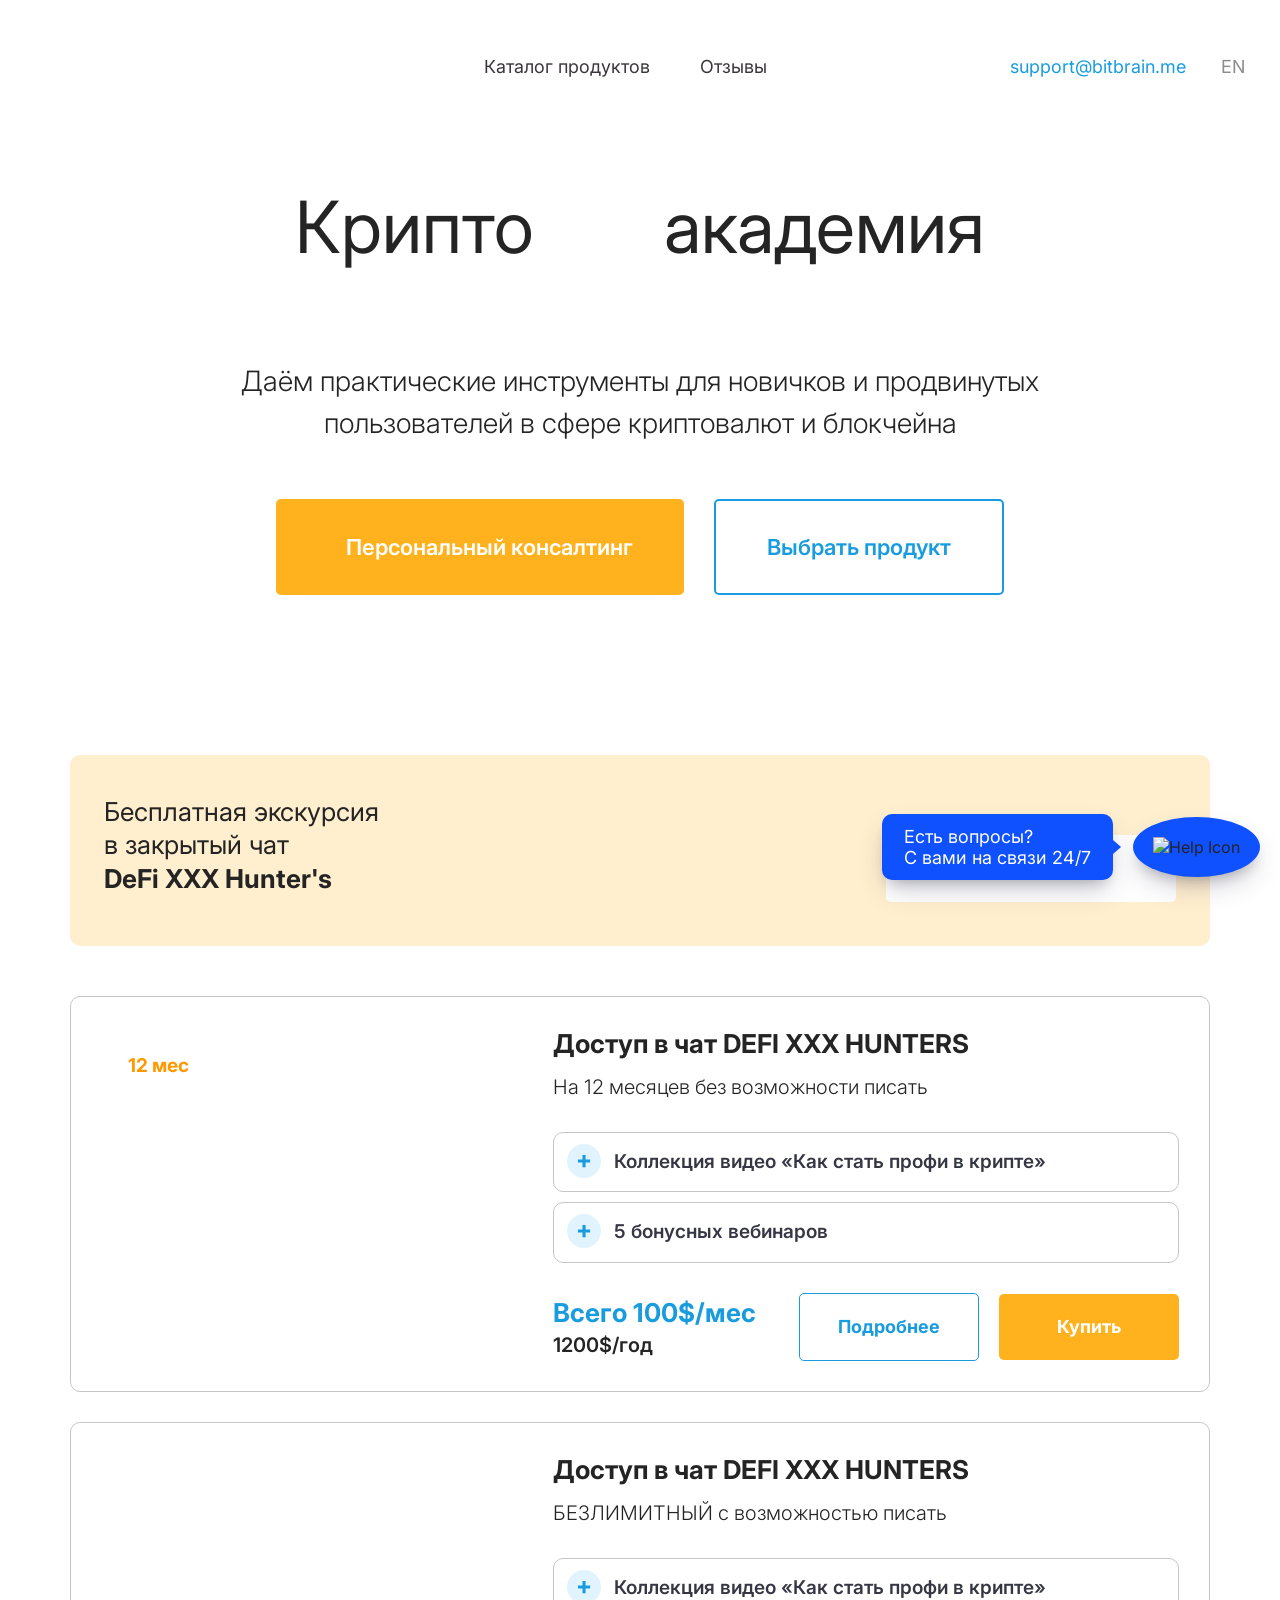
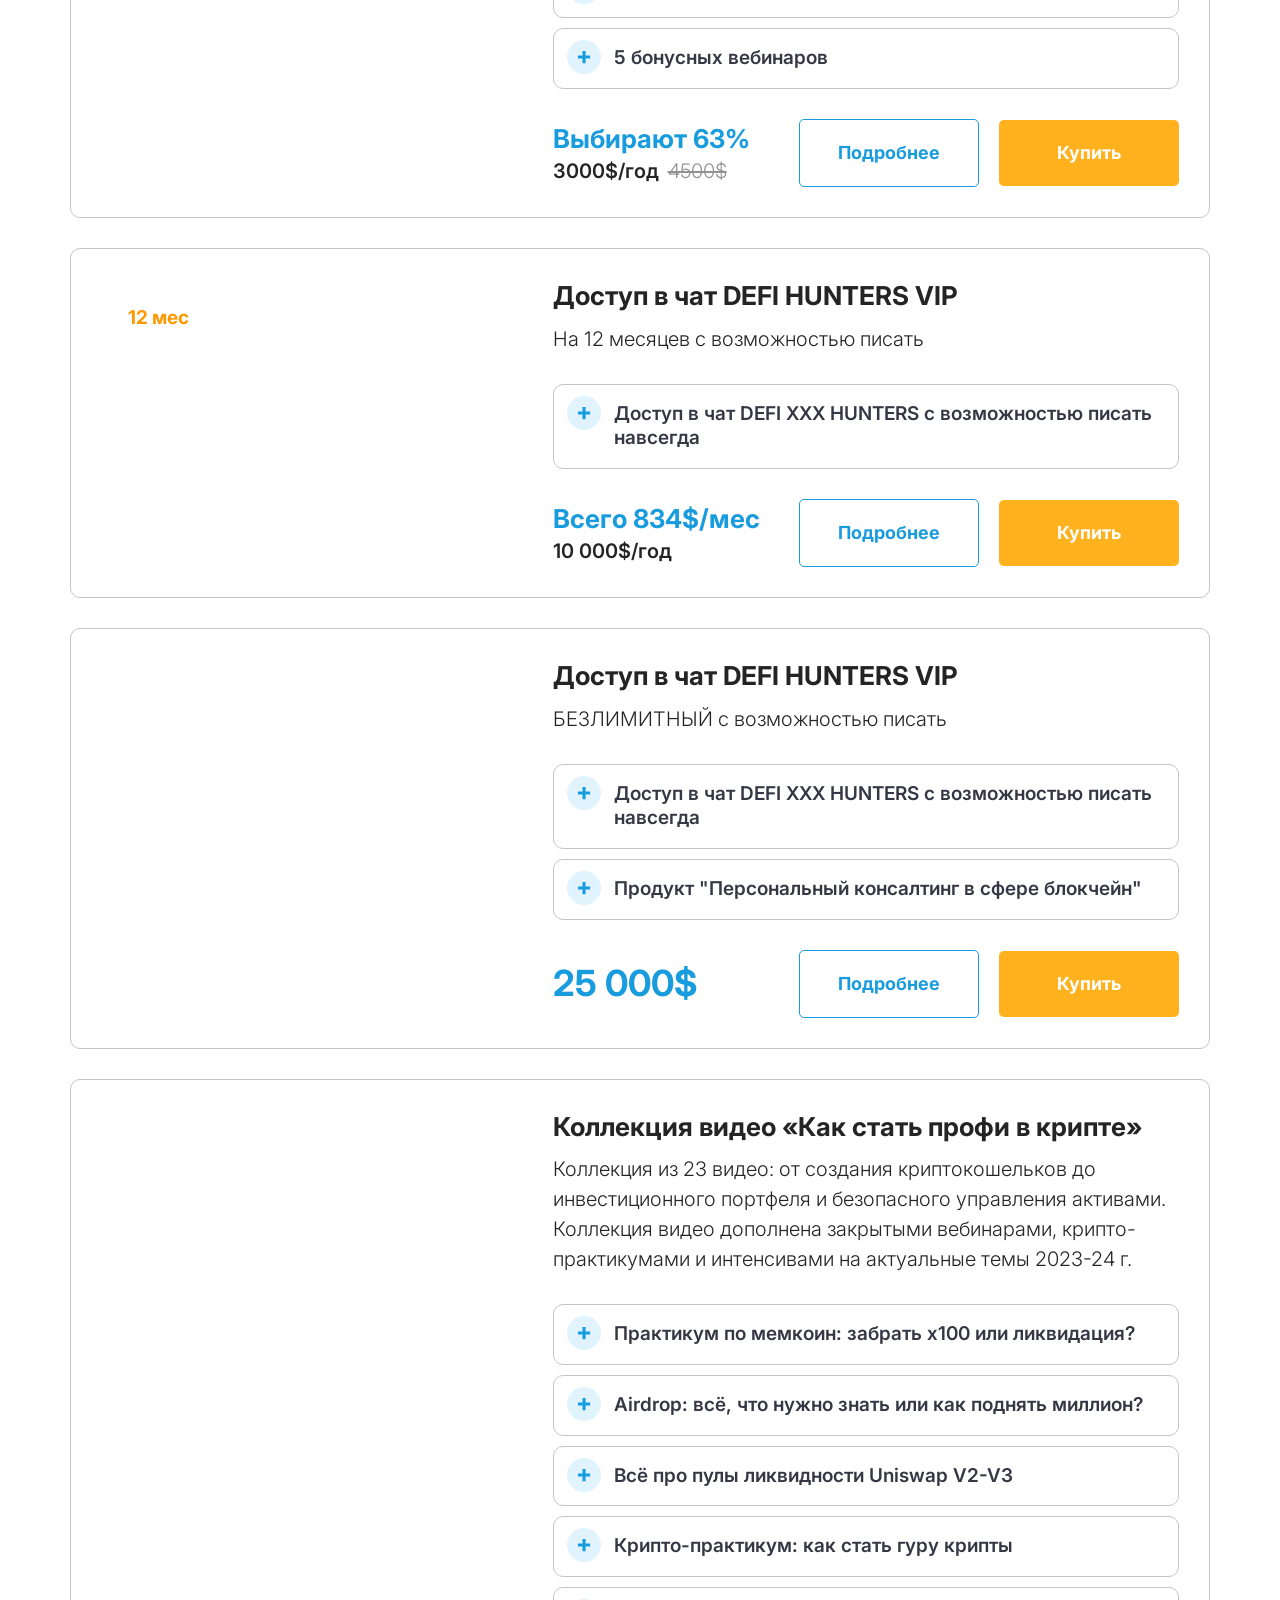
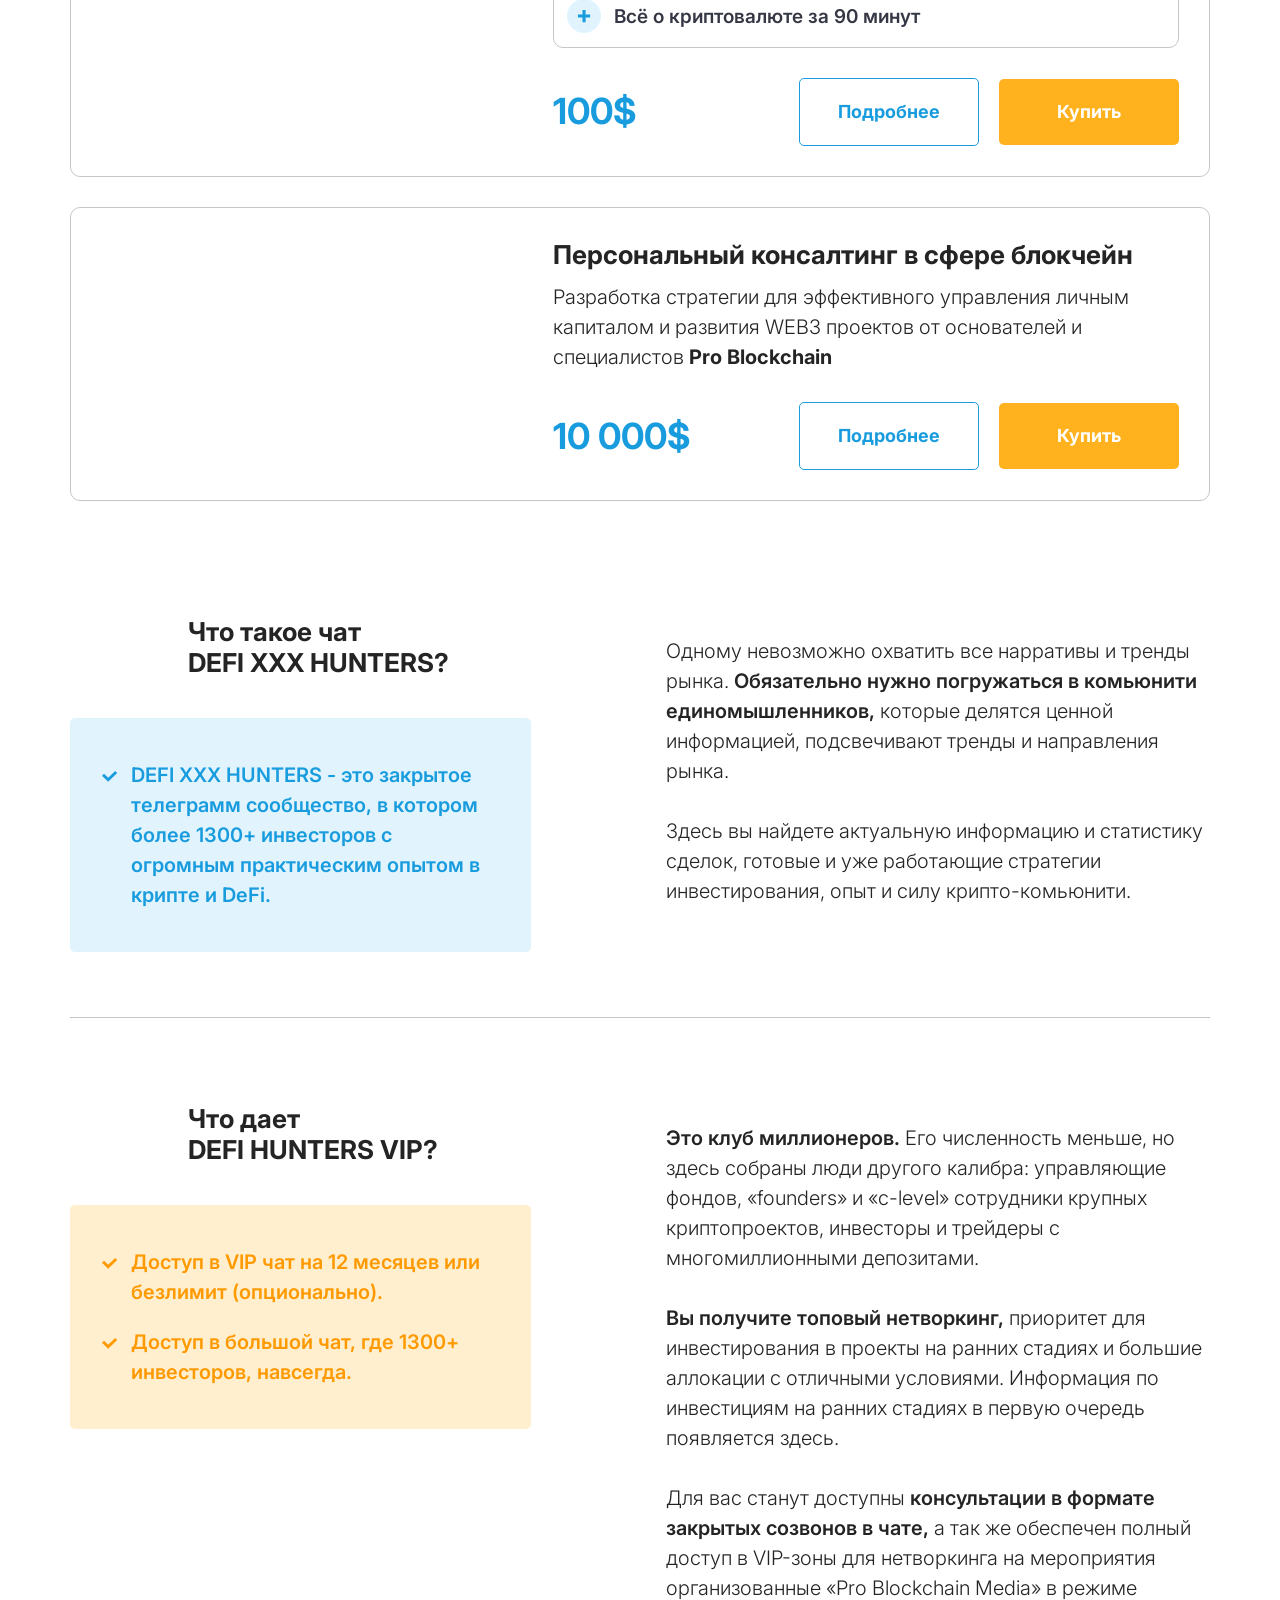
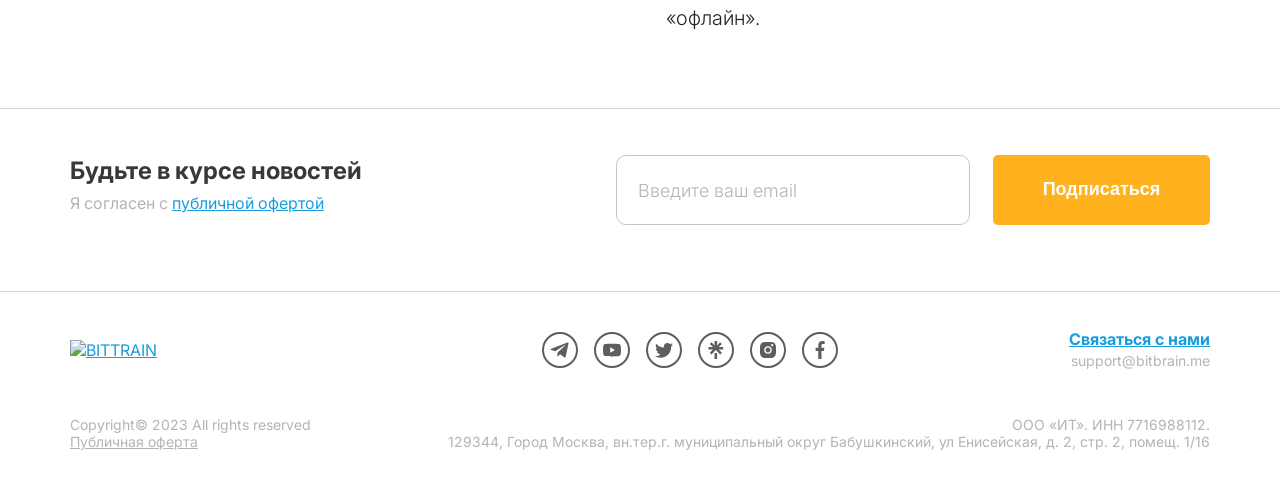
==== commit 1514a001: "Update index.html" ====
--- a/htdocs/index.html
+++ b/htdocs/index.html
@@ -209,7 +209,7 @@
 
 							</ul>
 							<div class="ofer__bottom">
-								<div class="ofer__price">200$</div>
+								<div class="ofer__price">100$</div>
 								<div class="ofer__btn">
 									<a class="_more " target="_blank" href="https://cryptopro.pro-blockchain.com/">Подробнее</a>
 									<a target="_blank" href="https://bitbrain.me/payment-7.html">Купить</a>
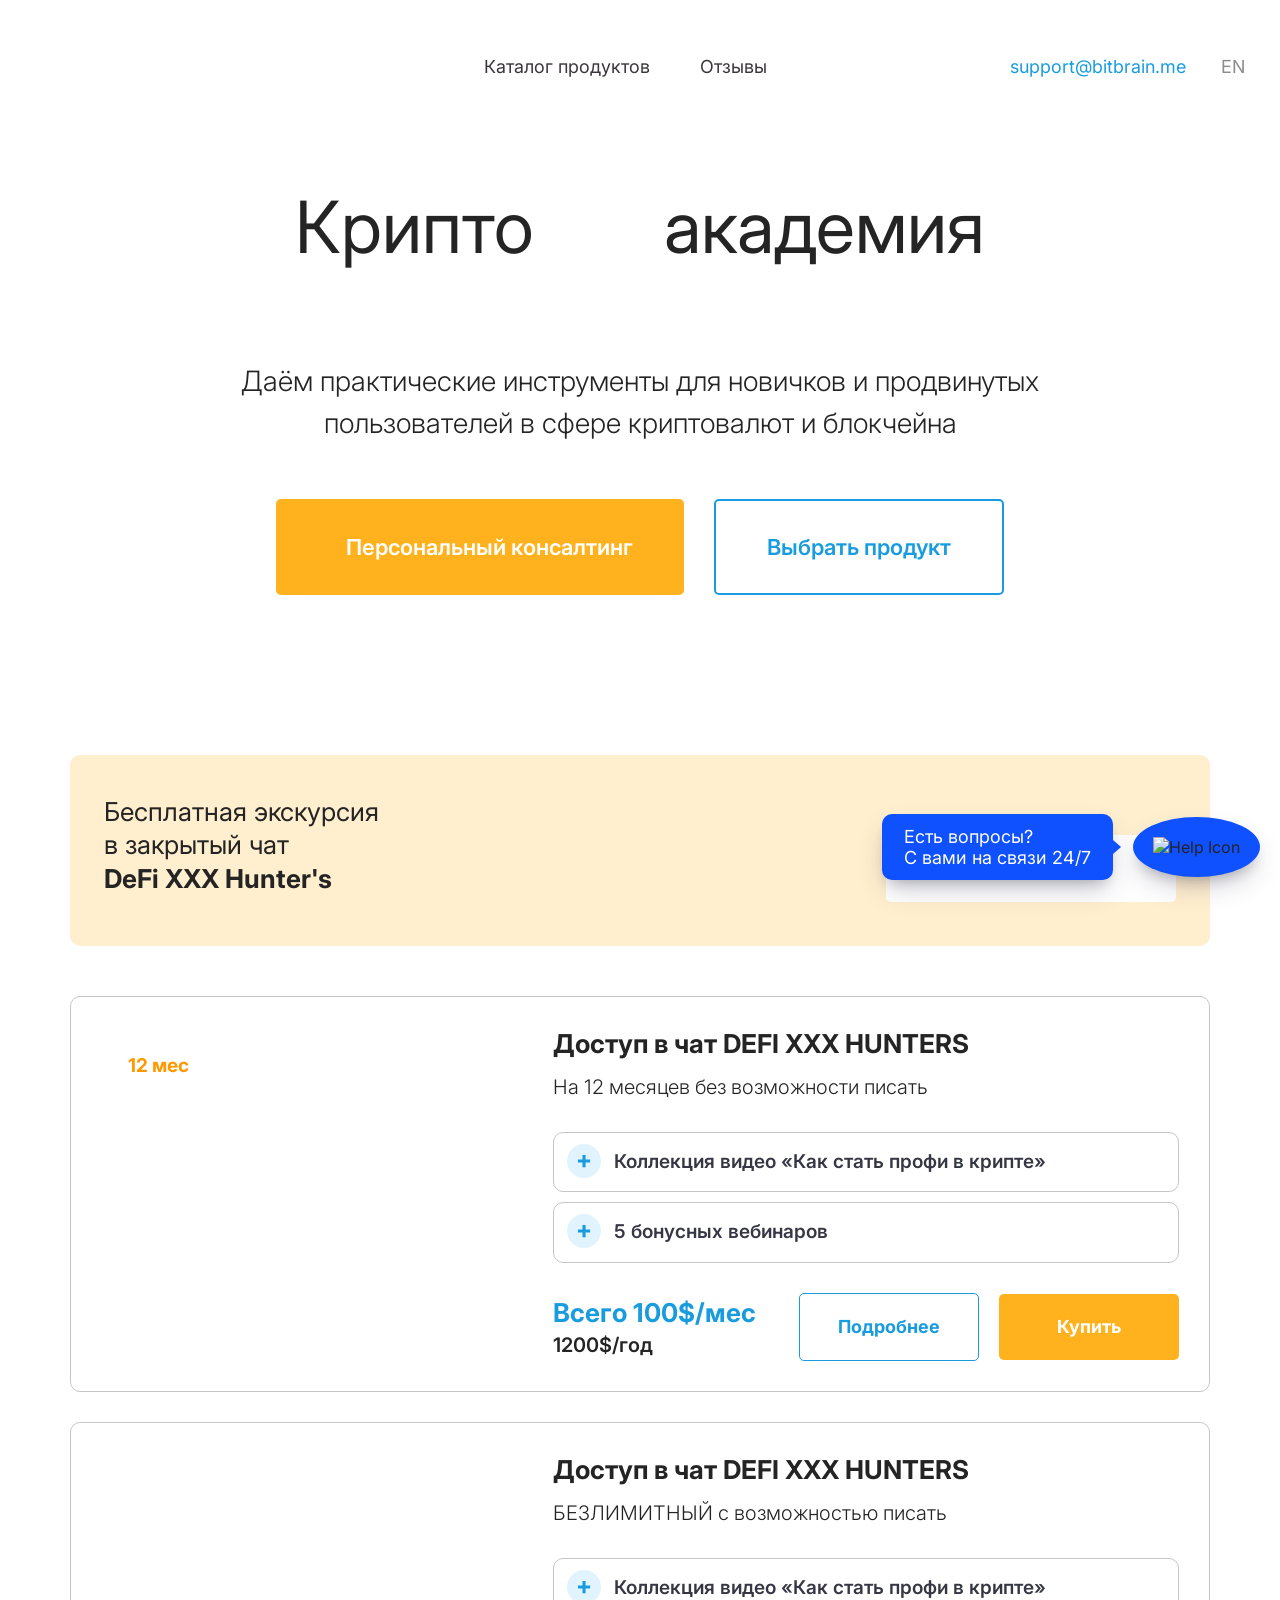
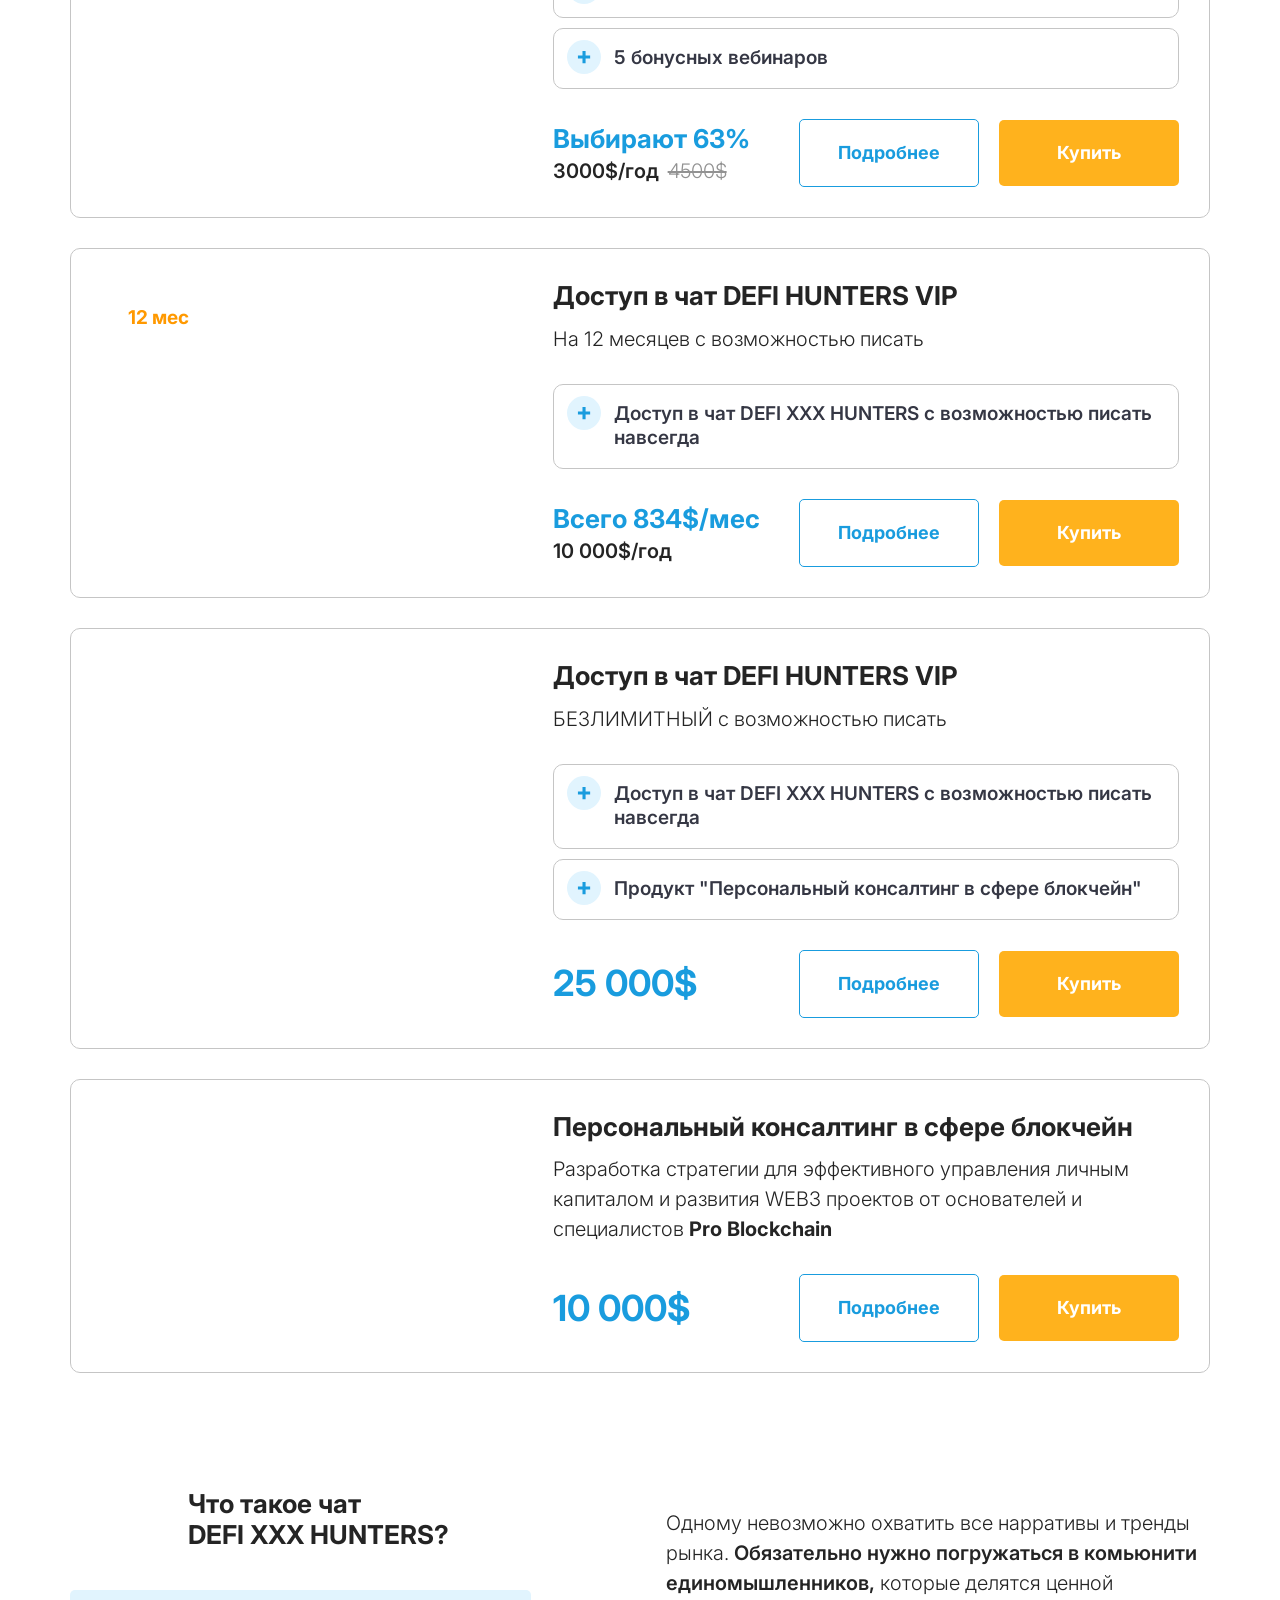
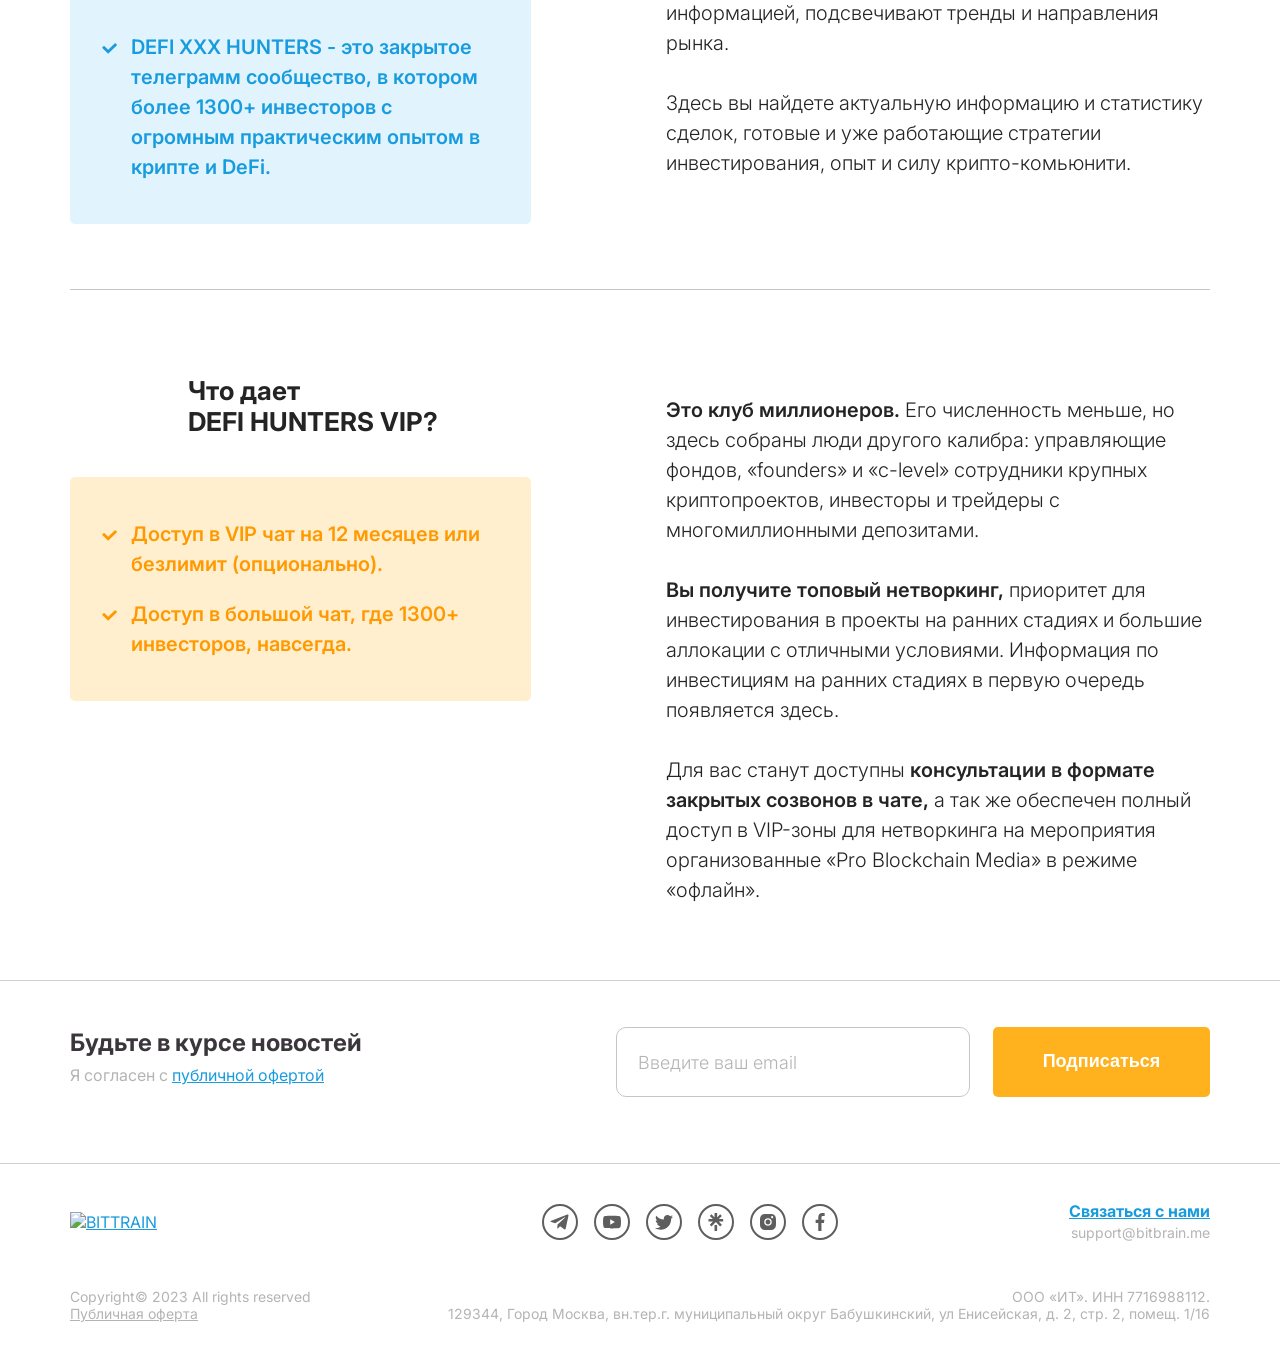
==== commit 3551e859: "Update index.html" ====
--- a/htdocs/index.html
+++ b/htdocs/index.html
@@ -190,11 +190,11 @@
 							</div>
 						</div>
 					</div>
-					<div class="ofer__item">
+					<!-- <div class="ofer__item">
 						<div class="ofer__img">
-							<span><img src="img/bes.svg" alt></span>
-							<!-- <span class="_rass">Рассрочка 0%</span> -->
-							<img src="img/k6.png" alt>
+							<span><img src="img/bes.svg" alt></span>-->
+					<!-- <span class="_rass">Рассрочка 0%</span> -->
+					<!-- <img src="img/k6.png" alt>
 						</div>
 						<div class="ofer__content">
 							<div class="ofer__head">Коллекция видео «Как стать профи в крипте»</div>
@@ -216,7 +216,7 @@
 								</div>
 							</div>
 						</div>
-					</div>
+					</div> -->
 					<div class="ofer__item">
 						<div class="ofer__img">
 							<img src="img/k1.png" alt>
